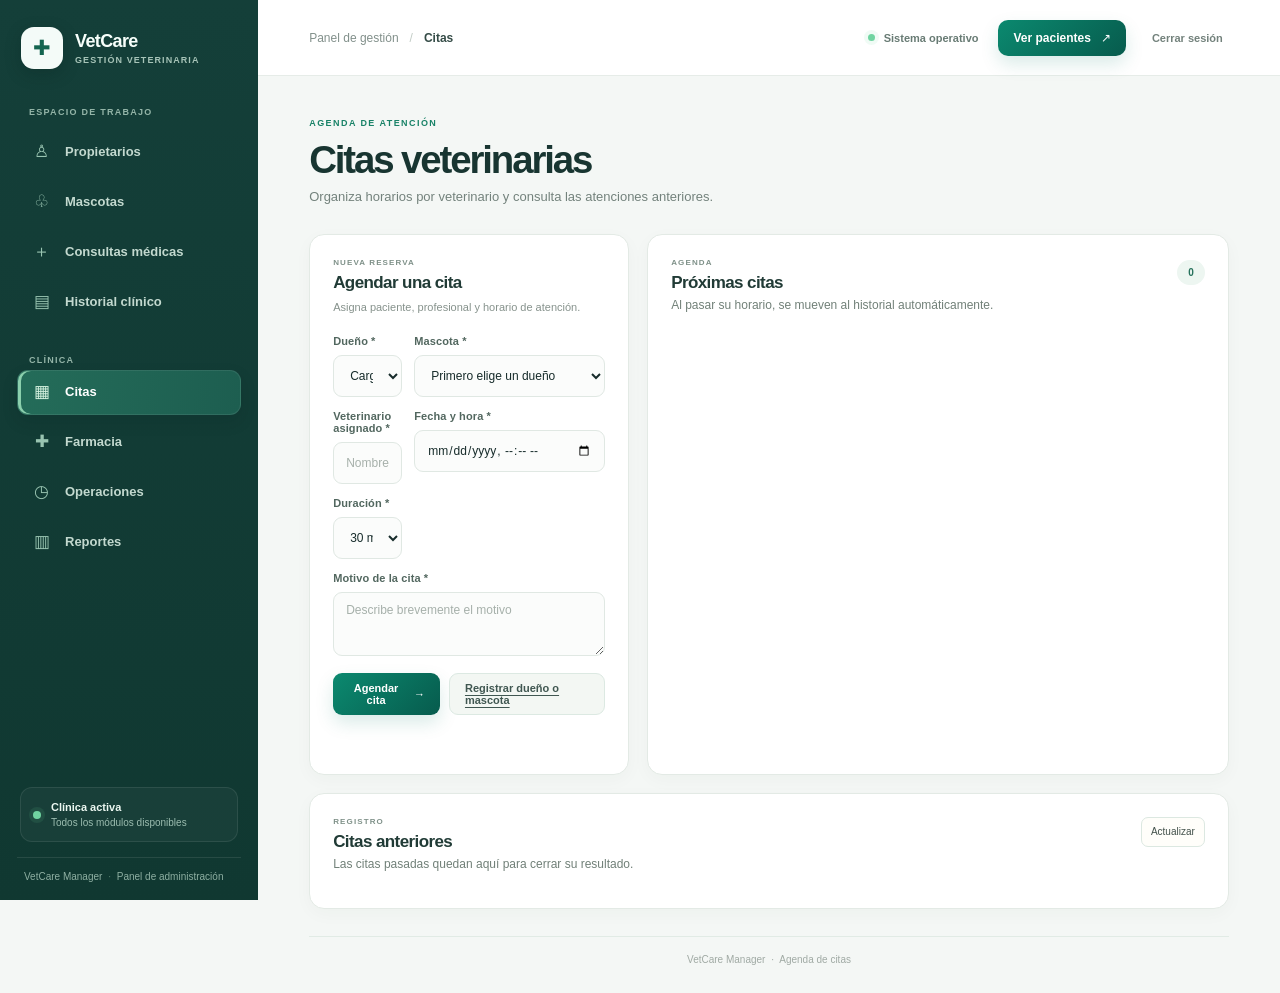
==== Vetcare/wwwroot/citas.html @ 56f6e6ab "Renueva la vista de citas" ====
<!doctype html>
<html lang="es">
<head>
  <meta charset="utf-8">
  <meta name="viewport" content="width=device-width, initial-scale=1">
  <meta name="theme-color" content="#123d38">
  <title>Agenda de citas | VetCare Manager</title>
  <link rel="stylesheet" href="css/site.css?v=dashboard-redesign-20261125">
</head>
<body class="dashboard-page">
  <div class="dashboard-shell">
    <aside class="sidebar">
      <a class="brand" href="index.html" aria-label="VetCare Manager, inicio"><span class="mark" aria-hidden="true">✚</span><span class="brand-copy">VetCare <small>GESTIÓN VETERINARIA</small></span></a>
      <div class="sidebar-label">ESPACIO DE TRABAJO</div>
      <nav class="sidebar-nav" aria-label="Secciones de la clínica">
        <a class="side-link" href="index.html#propietarios"><span class="side-icon" aria-hidden="true">♙</span><span>Propietarios</span></a>
        <a class="side-link" href="index.html#mascotas"><span class="side-icon" aria-hidden="true">♧</span><span>Mascotas</span></a>
        <a class="side-link" href="consultas.html"><span class="side-icon" aria-hidden="true">＋</span><span>Consultas médicas</span></a>
        <a class="side-link" href="historial.html"><span class="side-icon" aria-hidden="true">▤</span><span>Historial clínico</span></a>
        <div class="sidebar-label sidebar-label-spaced">CLÍNICA</div>
        <a class="side-link active" href="citas.html" aria-current="page"><span class="side-icon" aria-hidden="true">▦</span><span>Citas</span></a>
        <a class="side-link" href="farmacia.html"><span class="side-icon" aria-hidden="true">✚</span><span>Farmacia</span></a>
        <a class="side-link" href="operaciones.html"><span class="side-icon" aria-hidden="true">◷</span><span>Operaciones</span></a>
        <a class="side-link" href="reportes.html"><span class="side-icon" aria-hidden="true">▥</span><span>Reportes</span></a>
      </nav>
      <div class="sidebar-bottom"><div class="clinic-status"><span class="status-dot"></span><span><strong>Clínica activa</strong><small>Todos los módulos disponibles</small></span></div><div class="sidebar-footer">VetCare Manager <span>·</span> Panel de administración</div></div>
    </aside>
    <main class="dashboard-main">
      <header class="workspace-topbar"><div class="breadcrumbs"><span>Panel de gestión</span><span class="crumb-divider">/</span><strong>Citas</strong></div><div class="topbar-actions"><span class="system-status"><span class="status-dot"></span>Sistema operativo</span><a class="button topbar-button" href="index.html#mascotas">Ver pacientes <span aria-hidden="true">↗</span></a><button class="topbar-logout" type="button" data-logout>Cerrar sesión</button></div></header>
      <div class="workspace-content">
        <section class="welcome-block"><div><div class="eyebrow">AGENDA DE ATENCIÓN</div><h1>Citas veterinarias</h1><p>Organiza horarios por veterinario y consulta las atenciones anteriores.</p></div></section>
        <section class="layout dashboard-layout appointment-layout">
          <form id="appointment-form" class="panel dashboard-panel form-panel"><div class="panel-kicker">NUEVA RESERVA</div><h2>Agendar una cita</h2><p class="panel-description">Asigna paciente, profesional y horario de atención.</p><div class="fields">
            <div class="field"><label for="appointment-owner">Dueño *</label><select id="appointment-owner" required><option value="">Cargando dueños…</option></select></div>
            <div class="field"><label for="appointment-pet">Mascota *</label><select id="appointment-pet" required><option value="">Primero elige un dueño</option></select></div>
            <div class="field"><label for="appointment-vet">Veterinario asignado *</label><input id="appointment-vet" required minlength="2" maxlength="150" placeholder="Nombre del veterinario"></div>
            <div class="field"><label for="appointment-date">Fecha y hora *</label><input id="appointment-date" type="datetime-local" required></div>
            <div class="field"><label for="appointment-duration">Duración *</label><select id="appointment-duration" required><option value="15">15 minutos</option><option value="30" selected>30 minutos</option><option value="45">45 minutos</option><option value="60">1 hora</option><option value="90">1 h 30 min</option><option value="120">2 horas</option></select></div>
            <div class="field full"><label for="appointment-reason">Motivo de la cita *</label><textarea id="appointment-reason" required minlength="3" maxlength="300" rows="3" placeholder="Describe brevemente el motivo"></textarea></div>
          </div><div class="actions"><button class="button" type="submit">Agendar cita <span aria-hidden="true">→</span></button><a class="button secondary" href="index.html#propietarios">Registrar dueño o mascota</a></div><div id="appointment-notice" class="notice" role="status" aria-live="polite"></div></form>
          <section class="panel dashboard-panel appointments-panel"><div class="list-head"><div><div class="panel-kicker">AGENDA</div><h2>Próximas citas</h2><p class="muted">Al pasar su horario, se mueven al historial automáticamente.</p></div><span id="upcoming-count" class="count">0</span></div><div id="upcoming-list" class="record-list"></div></section>
        </section>
        <section class="panel dashboard-panel appointment-history"><div class="list-head"><div><div class="panel-kicker">REGISTRO</div><h2>Citas anteriores</h2><p class="muted">Las citas pasadas quedan aquí para cerrar su resultado.</p></div><button id="reload-appointments" class="small" type="button">Actualizar</button></div><div id="history-list" class="record-list"></div></section>
        <footer class="foot dashboard-foot">VetCare Manager <span>·</span> Agenda de citas</footer>
      </div>
    </main>
  </div>
  <script type="module" src="js/citas.js"></script>
</body>
</html>
---- Vetcare/wwwroot/css/site.css ----
:root {
  --ink:#142c2d;
  --ink-soft:#405a58;
  --muted:#718481;
  --brand:#087b66;
  --brand-deep:#07564b;
  --brand-light:#e0f3ec;
  --accent:#f6b96b;
  --surface:#fff;
  --surface-soft:#f7fbf9;
  --line:#dce9e4;
  --danger:#bd5146;
  --shadow-card:0 12px 32px #163d3210;
  color-scheme:light;
  font-family:Inter,"Segoe UI",sans-serif;
  color:var(--ink);
  background:#f2f7f5;
  font-synthesis:none;
  font-weight:400
}
* {
  box-sizing:border-box
}
body {
  margin:0;
  min-height:100vh;
  background:
    radial-gradient(ellipse at 8% 4%,#cfe7db 0,transparent 35rem),
    radial-gradient(ellipse at 92% 82%,#d8ebe0 0,transparent 38rem),
    linear-gradient(135deg,#e5f0e9,#f4f8f5 58%,#e7f1eb)
}
.shell {
  max-width:1240px;
  margin:auto;
  padding:30px 28px 64px
}
.top {
  display:flex;
  align-items:center;
  justify-content:space-between;
  margin-bottom:38px
}
.brand {
  display:flex;
  align-items:center;
  gap:12px;
  font-weight:750;
  font-size:19px;
  color:#182522;
  text-decoration:none
}
.site-header {
  align-items:flex-start;
  gap:20px
}
.site-nav {
  justify-content:flex-end;
  margin:0;
  max-width:900px;
  padding:7px;
  border:1px solid #ffffffb8;
  border-radius:16px;
  background:#ffffff9c;
  box-shadow:0 8px 24px #163d320c;
  backdrop-filter:blur(12px)
}
.site-header { position:relative; z-index:5; padding:8px 0 }
.brand { letter-spacing:-.025em }
.brand:hover { color:var(--brand) }
.mark {
  display:grid;
  place-items:center;
  width:44px;
  height:44px;
  border-radius:15px;
  background:linear-gradient(145deg,#198467,#105b49);
  color:white;
  font-size:22px;
  box-shadow:0 8px 18px #176b5530
}
.tag {
  font-size:12px;
  color:#176b55;
  background:#e3f0e9;
  padding:9px 14px;
  border-radius:99px;
  font-weight:650
}
.intro {
  position:relative;
  overflow:hidden;
  margin-bottom:22px;
  padding:30px 32px;
  border:1px solid #c1ded1;
  border-left:5px solid var(--brand);
  border-radius:22px;
  background:linear-gradient(115deg,#fff 0%,#f4fbf7 60%,#def1e8 100%);
  box-shadow:var(--shadow-card)
}
.intro:after {
  content:"✚";
  position:absolute;
  right:7%;
  top:50%;
  transform:translateY(-50%) rotate(-12deg);
  font-size:120px;
  font-weight:800;
  color:#176b550c
}
.eyebrow {
  position:relative;
  z-index:1;
  display:inline-flex;
  color:var(--brand);
  font-size:11px;
  font-weight:750;
  letter-spacing:.13em;
  text-transform:uppercase
}
.intro h1 {
  position:relative;
  z-index:1;
  font-size:clamp(34px,4.6vw,50px);
  letter-spacing:-.045em;
  margin:9px 0 6px
}
.intro p {
  position:relative;
  z-index:1;
  color:var(--ink-soft);
  margin:0;
  max-width:560px
}
.summary {
  display:grid;
  grid-template-columns:repeat(3,minmax(0,1fr));
  gap:12px;
  margin:0 0 24px
}
.metric {
  display:flex;
  align-items:center;
  gap:15px;
  padding:17px 20px;
  border:1px solid var(--line);
  border-radius:18px;
  background:linear-gradient(145deg,#fff,#f8fcfa);
  box-shadow:var(--shadow-card);
  transition:transform .2s,box-shadow .2s
}
.metric:hover { transform:translateY(-2px); box-shadow:0 15px 32px #163d3218 }
.metric-icon {
  display:grid;
  place-items:center;
  flex:0 0 38px;
  height:38px;
  border-radius:14px;
  background:linear-gradient(145deg,var(--brand-light),#eff9f4);
  color:var(--brand);
  font-size:19px
}
.metric strong {
  display:block;
  color:var(--ink);
  font-size:25px;
  line-height:1.15;
  letter-spacing:-.03em
}
.metric span:last-child {
  display:block;
  margin-top:3px;
  color:#718078;
  font-size:12px;
  font-weight:600
}
.tabs {
  display:flex;
  gap:8px;
  margin:0 0 18px;
  flex-wrap:wrap
}
.tab {
  border:1px solid transparent;
  background:transparent;
  color:var(--ink-soft);
  border-radius:11px;
  padding:10px 16px;
  font-size:14px;
  font-weight:650;
  text-decoration:none;
  cursor:pointer;
  transition:background .18s,border-color .18s,transform .18s
}
.tab:hover {
  transform:translateY(-1px);
  border-color:#b9d5c5
}
.tab.active {
  background:linear-gradient(135deg,var(--brand),var(--brand-deep));
  border-color:var(--brand);
  color:white;
  box-shadow:0 6px 14px #087b6633
}
.tab:hover:not(.active) { background:var(--brand-light); color:var(--brand-deep) }
.layout {
  display:grid;
  grid-template-columns:minmax(280px,.8fr) minmax(0,1.5fr);
  gap:18px
}
.panel {
  background:#ffffffed;
  border:1px solid #d7e7df;
  border-radius:20px;
  padding:26px;
  box-shadow:var(--shadow-card)
}
.panel h2 {
  font-size:18px;
  margin:0 0 18px;
  letter-spacing:-.02em
}
.page-intro {
  margin:0 0 20px;
  padding:24px 28px;
  border:1px solid #c1ded1;
  border-left:5px solid var(--brand);
  border-radius:22px;
  background:linear-gradient(115deg,#fff 0%,#f4fbf7 60%,#def1e8 100%);
  box-shadow:var(--shadow-card)
}
.page-intro h1 {
  margin:8px 0 5px;
  font-size:clamp(32px,4vw,44px);
  letter-spacing:-.04em
}
.page-intro .eyebrow { margin-bottom:2px }
.page-intro p,.section-heading p {
  margin:0;
  color:#64716d
}
.section-heading {
  display:flex;
  align-items:center;
  justify-content:space-between;
  gap:18px
}
.section-heading h2 {
  margin:0 0 5px
}
.filter-bar {
  display:grid;
  grid-template-columns:minmax(0,1fr) auto;
  align-items:end;
  gap:12px
}
.filter-bar .field {
  display:flex;
  flex-direction:column;
  gap:6px
}
.check-field {
  display:flex;
  align-items:center;
  gap:10px;
  padding:11px 12px;
  border:1px solid var(--line);
  border-radius:11px;
  background:var(--surface-soft);
  color:var(--ink-soft)
}
.check-field input { width:18px; height:18px; margin:0; accent-color:var(--brand) }
.medical-note { margin:0 0 18px; padding:13px 16px; border:1px solid #e6d6b8; border-radius:13px; background:#fff8eb; color:#755b2c }
.pharmacy-layout,.operations-layout { align-items:start }
.appointment-layout { align-items:start }
.appointments-panel .muted,.appointment-history .muted { margin:5px 0 0; font-size:12px }
.appointment-history { margin-top:18px }
.appointment-meta { display:flex; align-items:center; flex-wrap:wrap; gap:8px; margin-top:11px; color:var(--ink-soft); font-size:12px }
.appointment-meta > span { padding:5px 8px; border-radius:99px; background:var(--surface-soft) }
.appointment-meta .appointment-status { background:var(--brand-light); color:var(--brand-deep); font-weight:700 }
.appointment-meta .status-pending { background:#fff0df; color:#855518 }
.appointment-past { background:linear-gradient(135deg,#fff,#f7faf8) }
.appointment-controls { display:flex; align-items:center; gap:10px; margin-top:12px; padding-top:12px; border-top:1px solid var(--line) }
.appointment-controls select { width:auto; min-width:160px; padding:8px 10px }
.pharmacy-prescriptions { margin-top:18px }
.prescription-form { margin-top:20px }
.medicine-meta { display:flex; flex-wrap:wrap; align-items:center; gap:8px; margin-top:10px }
.rx-required { background:#fff0df; color:#855518 }
.rx-free { background:#e4f3e9; color:#17664f }
.stock-badge { padding:4px 8px; border-radius:99px; background:#eef4f1; color:#566963; font-size:11px; font-weight:700 }
.stock-low { background:#fff0ed; color:#a33e35 }
.operation-controls { display:flex; align-items:center; flex-wrap:wrap; gap:9px; margin-top:14px; padding-top:13px; border-top:1px solid var(--line) }
.operation-controls label { margin-right:2px }
.operation-controls select { width:auto; min-width:145px; padding:8px 10px }
.operation-notes { margin:12px 0 0; color:var(--ink-soft); font-size:13px; line-height:1.5 }
.report-filters {
  grid-template-columns:repeat(3,minmax(0,1fr)) auto auto;
  margin-top:18px
}
.report-summary {
  margin-top:18px
}
.report-total {
  display:flex;
  align-items:center;
  justify-content:space-between;
  gap:16px;
  padding:21px 23px;
  border:1px solid #c7e2d8;
  border-radius:18px;
  background:linear-gradient(110deg,#e1f3eb,#f8fcf9 78%);
  color:var(--ink-soft)
}
.report-total strong {
  color:var(--brand-deep);
  font-size:34px;
  letter-spacing:-.04em
}
.report-row {
  display:grid;
  gap:14px;
  padding:19px 20px;
  border:1px solid var(--line);
  border-radius:16px;
  background:#fff
}
.report-row-heading {
  display:flex;
  align-items:center;
  justify-content:space-between;
  gap:12px
}
.report-row-heading h3 {
  margin:0
}
.report-bar-track {
  height:10px;
  overflow:hidden;
  border-radius:99px;
  background:#eaf2ee
}
.report-bar-fill {
  display:block;
  height:100%;
  border-radius:inherit;
  background:linear-gradient(90deg,#66c19a,var(--brand-deep));
  box-shadow:0 2px 7px #087b6633;
  transition:width .35s ease
}
.record-list {
  display:grid;
  gap:12px;
  margin-top:14px
}
.record-card {
  padding:20px;
  border:1px solid var(--line);
  border-radius:17px;
  background:linear-gradient(135deg,#fff,var(--surface-soft));
  box-shadow:0 5px 16px #163d3208;
  transition:border-color .2s,transform .2s,box-shadow .2s
}
.record-card:hover { border-color:#b8d8cb; transform:translateY(-2px); box-shadow:0 12px 24px #163d3212 }
.record-header {
  display:flex;
  align-items:flex-start;
  justify-content:space-between;
  gap:14px
}
.record-header h3 {
  margin:4px 0 0;
  font-size:17px
}
.record-label,.record-date {
  color:#68756f;
  font-size:12px
}
.record-date {
  white-space:nowrap;
  padding:6px 9px;
  border-radius:99px;
  background:#eff5f1
}
.record-details {
  display:grid;
  grid-template-columns:repeat(2,minmax(0,1fr));
  gap:12px 18px;
  margin:16px 0 0;
  padding-top:14px;
  border-top:1px solid #e7eee9
}
.record-details dt {
  margin-bottom:4px;
  color:#718078;
  font-size:11px;
  font-weight:700;
  text-transform:uppercase;
  letter-spacing:.06em
}
.record-details dd {
  margin:0;
  color:#26342e;
  font-size:14px;
  line-height:1.5
}
.fields {
  display:grid;
  grid-template-columns:1fr 1fr;
  gap:13px
}
.field {
  display:flex;
  flex-direction:column;
  gap:8px
}
.field.full {
  grid-column:1/-1
}
label {
  font-size:12px;
  font-weight:700;
  color:var(--ink-soft)
}
input,select,textarea {
  width:100%;
  border:1px solid #d4e2dc;
  border-radius:11px;
  background:#fcfefd;
  padding:12px 13px;
  font:inherit;
  font-size:14px;
  color:var(--ink);
  outline:none;
  transition:border-color .18s,box-shadow .18s,background .18s
}
input:focus,select:focus,textarea:focus {
  border-color:var(--brand);
  background:#fff;
  box-shadow:0 0 0 4px #087b661c
}
input::placeholder,textarea::placeholder { color:#9aa9a3 }
textarea {
  resize:vertical;
  min-height:72px
}
.actions {
  display:flex;
  gap:9px;
  margin-top:17px
}
.search-bar {
  display:flex;
  align-items:center;
  gap:8px;
  margin:16px 0 12px
}
.search-bar input {
  min-width:0
}
.sr-only {
  position:absolute;
  width:1px;
  height:1px;
  padding:0;
  margin:-1px;
  overflow:hidden;
  clip:rect(0,0,0,0);
  white-space:nowrap;
  border:0
}
.button,.btn {
  border:0;
  border-radius:11px;
  background:linear-gradient(135deg,var(--brand),var(--brand-deep));
  color:#fff;
  font-weight:700;
  padding:12px 17px;
  cursor:pointer;
  box-shadow:0 6px 14px #087b6626;
  transition:transform .18s,box-shadow .18s,filter .18s
}
.button.secondary {
  background:#edf2ef;
  color:#33433d;
  box-shadow:none
}
.button:hover,.btn:hover {
  filter:brightness(1.04);
  transform:translateY(-1px);
  box-shadow:0 9px 18px #087b6633
}
.button:focus-visible,.btn:focus-visible,.small:focus-visible,.tab:focus-visible,a:focus-visible,input:focus-visible,select:focus-visible,textarea:focus-visible {
  outline:3px solid #4cae8d;
  outline-offset:3px
}
.button:disabled,.btn:disabled {
  cursor:wait;
  opacity:.68
}
.list-head {
  display:flex;
  align-items:center;
  justify-content:space-between;
  margin-bottom:14px
}
.list-head h2 {
  margin:0
}
.count {
  font-size:12px;
  color:var(--brand-deep);
  background:var(--brand-light);
  font-weight:700;
  padding:7px 11px;
  border-radius:99px
}
.cards {
  display:grid;
  gap:10px
}
.card {
  border:1px solid var(--line);
  border-radius:16px;
  padding:17px;
  display:flex;
  justify-content:space-between;
  gap:12px;
  align-items:flex-start;
  transition:border-color .18s,box-shadow .18s,transform .18s
}
.card:hover {
  border-color:#abd1c0;
  box-shadow:0 10px 24px #163d3212;
  transform:translateY(-2px)
}
.card h3 {
  font-size:15px;
  margin:0 0 5px
}
.card-content {
  min-width:0
}
.contact-lines {
  display:flex;
  flex-wrap:wrap;
  gap:6px 14px;
  margin-top:8px
}
.contact-lines a {
  color:#176b55;
  font-size:13px;
  text-decoration:none
}
.contact-lines a:hover {
  text-decoration:underline
}
.card-subtext {
  margin:7px 0 0!important;
  font-size:12px!important
}
.pet-heading {
  display:flex;
  align-items:center;
  flex-wrap:wrap;
  gap:8px
}
.species-badge {
  padding:4px 8px;
  border-radius:99px;
  background:var(--brand-light);
  color:var(--brand-deep);
  font-size:11px;
  font-weight:700;
  letter-spacing:.02em
}
.pet-facts {
  display:flex;
  flex-wrap:wrap;
  gap:7px;
  margin-top:8px
}
.pet-facts span {
  padding:5px 8px;
  border-radius:8px;
  background:#f2f6f3;
  color:#586860;
  font-size:12px
}
.pet-observations {
  margin:10px 0 0!important;
  padding-left:10px;
  border-left:2px solid #a8ceb7;
  font-size:12px!important
}
.card p {
  font-size:13px;
  line-height:1.5;
  color:#66736e;
  margin:0
}
.card-actions {
  display:flex;
  gap:6px;
  flex-shrink:0
}
.small {
  font-size:12px;
  padding:7px 10px;
  border-radius:8px;
  border:1px solid var(--line);
  background:white;
  color:#43514b;
  cursor:pointer
}
.small.danger {
  color:var(--danger);
  background:#fff8f7
}
.empty {
  padding:44px 18px;
  text-align:center;
  color:var(--muted);
  font-size:14px;
  border:1px dashed #c9ded5;
  border-radius:15px;
  background:var(--surface-soft)
}
.loading-state {
  display:flex;
  align-items:center;
  justify-content:center;
  gap:10px;
  min-height:100px;
  color:#718078;
  font-size:13px
}
.spinner {
  width:16px;
  height:16px;
  border:2px solid #dbe9df;
  border-top-color:#176b55;
  border-radius:50%;
  animation:spin .8s linear infinite
}
@keyframes spin {
  to { transform:rotate(360deg) }
}
.cards[aria-busy="true"] {
  opacity:.72
}
.notice {
  min-height:22px;
  margin-top:14px;
  font-size:13px;
  color:#176b55
}
.notice.error {
  color:var(--danger)
}
.hidden {
  display:none!important
}
.foot {
  text-align:center;
  color:var(--muted);
  font-size:12px;
  padding-top:30px;
  border-top:1px solid #deebe5;
  margin-top:24px
}
.row {
  display:flex;
  align-items:flex-end;
  gap:12px;
  flex-wrap:wrap
}
.row > div {
  min-width:180px
}
.notice {
  min-height:22px;
  margin-top:14px;
  color:#176b55;
  font-size:13px
}
.notice.error,.error {
  color:var(--danger)
}
.button:active,.btn:active,.tab:active { transform:translateY(0) scale(.98) }
.button:disabled,.btn:disabled { filter:saturate(.65); box-shadow:none }
a { text-underline-offset:3px }
.muted {
  color:#718078
}
@media(max-width:760px) {
  .shell {
  padding:22px 15px 45px
}
.site-header {
  flex-direction:column;
  align-items:stretch;
  margin-bottom:26px
}
.site-nav {
  justify-content:flex-start;
  max-width:none;
  overflow-x:auto;
  scrollbar-width:thin
}
.section-heading {
  align-items:flex-start;
  flex-direction:column
}
.report-filters {
  grid-template-columns:repeat(2,minmax(0,1fr))
}
.layout {
  grid-template-columns:minmax(0,1fr)
}
.summary {
  grid-template-columns:1fr 1fr
}
.intro {
  padding:25px 22px
}
.intro:after {
  right:2%
}
.tag {
  display:none
}
.fields {
  grid-template-columns:1fr 1fr
}
  .panel { padding:21px }
  .intro,.page-intro { border-radius:18px }
  .filter-bar { grid-template-columns:minmax(0,1fr) auto }

}
@media(max-width:520px) {
  .filter-bar,.record-details,.report-filters {
    grid-template-columns:1fr
  }
  .filter-bar .button {
    width:100%
  }
  .filter-bar { grid-template-columns:1fr }
  .search-bar { flex-wrap:wrap }
  .search-bar input { flex:1 1 100% }
  .panel { padding:17px }
  .operation-controls select { flex:1; min-width:0 }
  .operation-controls .small { min-height:40px }
  .appointment-controls select { flex:1; min-width:0 }
  .summary { grid-template-columns:1fr }
  .summary .metric:last-child { grid-column:auto }
  .page-intro {
    padding:20px
  }
  .record-header {
    flex-direction:column
  }
  .report-row-heading {
    align-items:flex-start;
    flex-direction:column
  }
}
@media(max-width:430px) {
  .summary {
    grid-template-columns:1fr 1fr;
    gap:8px
  }
  .summary .metric:last-child {
    grid-column:1/-1
  }
  .site-nav {
    display:grid;
    grid-template-columns:repeat(2,minmax(0,1fr));
    width:100%
  }
  .site-nav .tab {
    display:flex;
    align-items:center;
    justify-content:center;
    min-height:44px;
    padding:9px 7px;
    text-align:center
  }
.metric {
  padding:12px 11px;
  gap:9px
}
.metric-icon {
  flex-basis:32px;
  height:32px
}
.intro:after {
  font-size:82px;
  right:-2%
}
.fields {
  grid-template-columns:1fr
}
.field.full {
  grid-column:auto
}
.card {
  flex-direction:column
}
  .search-bar {
    align-items:stretch
  }
.card-actions {
  align-self:stretch
}
.card-actions .small,.search-bar .small {
  min-height:40px
}
.card-actions .small {
  flex:1
}

}
@media(prefers-reduced-motion:reduce) {
  *,*::before,*::after {
    scroll-behavior:auto!important;
    animation-duration:.01ms!important;
    animation-iteration-count:1!important;
    transition-duration:.01ms!important
  }
}

/* Refined clinic workspace */
:root {
  --ink:#172c2b;
  --ink-soft:#49615c;
  --muted:#71837d;
  --brand:#087f68;
  --brand-deep:#075b4d;
  --brand-light:#e2f4ed;
  --accent:#e9a85f;
  --surface:#fffefa;
  --surface-soft:#f6faf7;
  --line:#dce9e2;
  --danger:#b84d43;
  --shadow-card:0 16px 42px #173a2b0c,0 2px 8px #173a2b06;
  background:#f3f7f3;
  color:var(--ink);
  font-family:Inter,"Segoe UI",sans-serif
}
body {
  background:
    radial-gradient(ellipse at 0 0,#d7eee3 0,transparent 35rem),
    radial-gradient(ellipse at 100% 90%,#e1eee4 0,transparent 40rem),
    linear-gradient(135deg,#f1f6f1,#f8faf7 52%,#edf4ef)
}
.shell { max-width:1480px; padding:28px clamp(20px,4vw,56px) 64px }
.top { margin-bottom:34px }
.site-header { align-items:center; gap:22px }
.brand { flex:0 0 auto; gap:13px; font-size:20px; letter-spacing:-.035em }
.mark {
  width:48px;height:48px;border-radius:16px;
  background:linear-gradient(145deg,#15987b,#075849);
  box-shadow:0 10px 22px #087b6630, inset 0 1px #ffffff35
}
.site-nav {
  flex:1 1 auto; width:max-content; max-width:none; min-width:0;
  justify-content:flex-end; flex-wrap:nowrap; gap:4px;
  padding:8px; border:1px solid #ffffffd9; border-radius:18px;
  background:#ffffffb8; box-shadow:0 10px 28px #183b2b0c;
  backdrop-filter:blur(16px)
}
.site-nav .tab { white-space:nowrap; padding:11px 14px; border-radius:12px; font-size:13px }
.site-nav .tab.active { background:linear-gradient(135deg,#0b876e,#075b4d); box-shadow:0 7px 16px #087b6629 }
.intro,.page-intro {
  border:1px solid #cce3d7; border-left:5px solid #0a856b; border-radius:25px;
  background:linear-gradient(112deg,#fffefa 0%,#f8fcf8 52%,#e0f2e8 100%);
  box-shadow:0 18px 44px #163c2b0b
}
.intro { margin-bottom:20px; padding:34px 36px }
.intro:after { color:#16876a0b; font-size:145px; right:8% }
.eyebrow { color:#0a8067; letter-spacing:.16em }
.intro h1,.page-intro h1 { color:#173332; letter-spacing:-.055em }
.intro p,.page-intro p { color:#526a63; font-size:15px; line-height:1.65 }
.summary { gap:14px; margin-bottom:24px }
.metric {
  min-height:88px; padding:18px 22px; border-color:#e0ebe4; border-radius:20px;
  background:#fffefa; box-shadow:0 12px 30px #173a2b08
}
.metric-icon { border-radius:14px; background:#e8f5ee; color:#087b66 }
.metric strong { font-size:27px }
.metric span:last-child { color:#70817a; font-size:12px }
.layout { grid-template-columns:minmax(320px,.78fr) minmax(0,1.52fr); gap:20px }
.panel {
  padding:28px; border-color:#e0ebe4; border-radius:22px;
  background:#fffefa; box-shadow:0 16px 40px #173a2b09
}
.panel h2 { color:#1b3734; font-size:19px; letter-spacing:-.035em }
label { color:#49615c; font-size:12px; letter-spacing:.01em }
input,select,textarea {
  border-color:#d8e5dd; border-radius:12px; background:#fbfdfb;
  padding:13px 14px; font-size:14px
}
input:focus,select:focus,textarea:focus { border-color:#0a856b; box-shadow:0 0 0 4px #087b6615 }
.button,.btn { border-radius:12px; background:linear-gradient(135deg,#0b896f,#075b4d); box-shadow:0 8px 18px #087b6626 }
.button.secondary { border:1px solid #dce9e2; background:#f3f7f3; color:#405751 }
.search-bar input { background:#fbfdfb }
.count { background:#e6f4ed; color:#075d4d }
.card,.record-card { border-color:#e0ebe4; border-radius:17px; background:linear-gradient(135deg,#fffefa,#fbfdfb) }
.card:hover,.record-card:hover { border-color:#b8d8c8; box-shadow:0 14px 28px #173a2b10 }
.small { border-color:#dce8e1; border-radius:9px; background:#fffefa }
.small.danger { border-color:#f0dcd7; background:#fff8f6 }
.foot { border-color:#e1ebe5; color:#778680 }
@media(max-width:1120px) {
  .site-header { align-items:flex-start; flex-direction:column }
  .site-nav { width:100%; justify-content:flex-start; overflow-x:auto; scrollbar-width:thin }
}
@media(max-width:760px) {
  .shell { padding:22px 18px 44px }
  .site-header { margin-bottom:25px }
  .site-nav { flex-wrap:nowrap; display:flex; width:100% }
  .site-nav .tab { flex:0 0 auto }
  .intro { padding:26px 23px }
  .layout { grid-template-columns:minmax(0,1fr) }
  .panel { padding:23px }
}
@media(max-width:520px) {
  .shell { padding:16px 13px 36px }
  .brand { font-size:18px }
  .mark { width:43px;height:43px;border-radius:14px }
  .site-nav { gap:2px; padding:6px }
  .site-nav .tab { padding:10px 12px; font-size:12px }
  .intro,.page-intro { border-radius:19px }
  .intro h1,.page-intro h1 { font-size:32px }
  .panel { padding:19px; border-radius:18px }
}

/* Dashboard layout */
.dashboard-page {
  min-width:320px;
  min-height:100vh;
  background:#f4f7f5;
  color:#203533
}
.dashboard-shell {
  display:grid;
  grid-template-columns:258px minmax(0,1fr);
  min-height:100vh
}
.dashboard-page .sidebar {
  position:sticky;
  top:0;
  display:flex;
  flex-direction:column;
  min-height:100vh;
  height:100vh;
  padding:27px 17px 18px;
  background:linear-gradient(180deg,#143f39 0%,#103831 100%);
  color:#f5fbf8
}
.dashboard-page .brand {
  gap:12px;
  margin:0 4px 38px;
  color:#f7fffb;
  font-size:18px;
  letter-spacing:-.035em
}
.dashboard-page .brand:hover { color:#fff }
.dashboard-page .mark {
  width:42px;
  height:42px;
  border:1px solid #ffffff25;
  border-radius:13px;
  background:#f4fbf8;
  color:#146550;
  font-size:21px;
  box-shadow:0 5px 16px #071f1b40
}
.brand-copy { display:grid; gap:3px }
.brand-copy small {
  color:#a7c4b8;
  font-size:9px;
  font-weight:700;
  letter-spacing:.12em
}
.sidebar-label {
  padding:0 12px;
  color:#94b5a8;
  font-size:9px;
  font-weight:750;
  letter-spacing:.14em
}
.sidebar-label-spaced { margin-top:25px }
.sidebar-nav { display:grid; gap:5px; margin-top:13px }
.dashboard-page .side-link {
  display:flex;
  align-items:center;
  gap:12px;
  width:100%;
  min-height:45px;
  padding:0 12px;
  border:1px solid transparent;
  border-radius:11px;
  background:transparent;
  color:#c3d9cf;
  font:600 13px/1.3 Inter,"Segoe UI",sans-serif;
  text-align:left;
  text-decoration:none;
  cursor:pointer;
  transition:background .18s,color .18s,border-color .18s
}
.dashboard-page .side-link:hover {
  border-color:#ffffff12;
  background:#ffffff0d;
  color:#fff
}
.dashboard-page .side-link.active {
  border-color:#ffffff14;
  background:linear-gradient(100deg,#246c59,#1d5e50);
  color:#fff;
  box-shadow:inset 3px 0 #8bd0ad,0 7px 16px #071f1b24
}
.side-icon {
  display:grid;
  flex:0 0 23px;
  place-items:center;
  width:23px;
  height:23px;
  color:#99c4b1;
  font-size:17px;
  font-weight:600
}
.side-link.active .side-icon { color:#d4f1df }
.sidebar-bottom { margin-top:auto }
.clinic-status {
  display:flex;
  align-items:center;
  gap:10px;
  margin:0 3px 15px;
  padding:13px 12px;
  border:1px solid #ffffff16;
  border-radius:12px;
  background:#ffffff09
}
.status-dot {
  display:inline-block;
  flex:0 0 8px;
  width:8px;
  height:8px;
  border-radius:50%;
  background:#70d4a1;
  box-shadow:0 0 0 4px #70d4a11a
}
.clinic-status strong,.clinic-status small { display:block }
.clinic-status strong { color:#edf8f2; font-size:11px }
.clinic-status small { margin-top:4px; color:#9cbdb0; font-size:10px }
.sidebar-footer {
  padding:13px 7px 0;
  border-top:1px solid #ffffff18;
  color:#8eafa2;
  font-size:10px
}
.sidebar-footer span { padding:0 3px; color:#527c6b }
.dashboard-main { min-width:0 }
.workspace-topbar {
  display:flex;
  align-items:center;
  justify-content:space-between;
  gap:20px;
  min-height:76px;
  padding:0 clamp(24px,4vw,62px);
  border-bottom:1px solid #e6ece8;
  background:#fff
}
.breadcrumbs { display:flex; align-items:center; gap:11px; color:#82908b; font-size:12px }
.breadcrumbs strong { color:#354c47; font-weight:650 }
.crumb-divider { color:#c1cbc5 }
.topbar-actions { display:flex; align-items:center; gap:20px }
.system-status { display:flex; align-items:center; gap:9px; color:#687b74; font-size:11px; font-weight:600 }
.system-status .status-dot { width:7px; height:7px; flex-basis:7px }
.topbar-button { display:flex; align-items:center; gap:10px; padding:11px 15px; border-radius:10px; font-size:12px; text-decoration:none }
.topbar-logout { border:0; background:transparent; color:#73827c; font:600 11px Inter,"Segoe UI",sans-serif; cursor:pointer }
.topbar-logout:hover { color:#155d4d }
.workspace-content { width:min(100%,1600px); margin:0 auto; padding:36px clamp(24px,4vw,62px) 28px }
.welcome-block {
  display:flex;
  align-items:flex-end;
  justify-content:space-between;
  gap:24px;
  margin:0 0 26px
}
.welcome-block .eyebrow { color:#188267; font-size:9px; letter-spacing:.16em }
.welcome-block h1 { margin:9px 0 7px; color:#183531; font-size:clamp(30px,3vw,39px); letter-spacing:-.055em; line-height:1.08 }
.welcome-block p { max-width:600px; margin:0; color:#73827c; font-size:13px; line-height:1.6 }
.welcome-note { display:flex; align-items:center; gap:11px; min-width:250px; padding:12px 15px; border:1px solid #e0ebe4; border-radius:12px; background:#fff }
.welcome-note-icon { display:grid; place-items:center; width:34px; height:34px; border-radius:10px; background:#e8f5ee; color:#168267; font-size:17px }
.welcome-note strong,.welcome-note small { display:block }
.welcome-note strong { color:#304a43; font-size:11px }
.welcome-note small { margin-top:3px; color:#89958f; font-size:10px }
.dashboard-summary { gap:14px; margin-bottom:20px }
.dashboard-summary .metric {
  position:relative;
  min-height:100px;
  padding:19px 20px;
  border-color:#e4ebe6;
  border-radius:14px;
  background:#fff;
  box-shadow:0 4px 14px #1d39280a
}
.dashboard-summary .metric-icon { width:40px; height:40px; flex-basis:40px; border-radius:12px }
.owner-icon { background:#e8f2ff; color:#4777b8 }
.pet-icon { background:#fff2e6; color:#bd7b31 }
.clinic-icon { background:#e6f5ef; color:#168267 }
.dashboard-summary .metric strong { font-size:25px; color:#203a35 }
.dashboard-summary .metric span:last-child { margin:4px 0 0; color:#7d8b84; font-size:11px; font-weight:500 }
.dashboard-summary .metric .metric-caption {
  position:absolute;
  top:20px;
  right:18px;
  color:#a0aaa4;
  font-size:8px;
  font-weight:750;
  letter-spacing:.1em
}
.dashboard-layout { grid-template-columns:minmax(320px,.83fr) minmax(0,1.55fr); gap:18px; align-items:stretch }
.dashboard-panel {
  min-width:0;
  padding:23px;
  border:1px solid #e3eae5;
  border-radius:15px;
  background:#fff;
  box-shadow:0 5px 18px #1d392808
}
.dashboard-panel h2 { margin:6px 0 0; color:#213b36; font-size:17px; letter-spacing:-.035em }
.panel-kicker { color:#7f9189; font-size:8px; font-weight:750; letter-spacing:.14em }
.dashboard-panel .panel-description { margin:6px 0 19px; color:#86928c; font-size:11px; line-height:1.5 }
.dashboard-panel .fields { gap:13px 12px }
.dashboard-panel label { color:#52675f; font-size:11px }
.dashboard-panel label span { color:#168267 }
.dashboard-panel input,.dashboard-panel select,.dashboard-panel textarea { min-height:42px; padding:10px 12px; border-color:#e0e8e3; border-radius:9px; background:#fbfcfb; font-size:12px }
.dashboard-panel input::placeholder,.dashboard-panel textarea::placeholder { color:#a6b0aa }
.dashboard-panel .actions { margin-top:17px }
.dashboard-panel .actions .button { display:flex; align-items:center; gap:10px; min-height:42px; padding:0 15px; border-radius:9px; font-size:11px }
.dashboard-panel .button.secondary { min-height:42px }
.dashboard-panel .list-head { align-items:flex-start; margin-bottom:0 }
.dashboard-panel .list-head h2 { margin-top:6px }
.dashboard-panel .list-head .panel-description { margin-bottom:0 }
.dashboard-panel .count { margin-top:2px; white-space:nowrap; background:#edf6f1; color:#27725c; font-size:10px }
.dashboard-panel .search-bar { position:relative; gap:9px; margin:17px 0 12px }
.dashboard-panel .search-bar input { min-width:0; padding-left:37px; background:#fafcfb }
.search-symbol { position:absolute; z-index:1; left:13px; top:50%; transform:translateY(-52%); color:#81928a; font-size:20px; line-height:1; pointer-events:none }
.dashboard-panel .search-bar .small { min-height:40px; padding:0 14px; border-radius:9px; color:#31564a; font-size:11px }
.dashboard-panel .cards { gap:9px }
.dashboard-panel .card { padding:15px; border-color:#e7ede8; border-radius:11px; background:#fff }
.dashboard-panel .card:hover { border-color:#c8ddd0; box-shadow:0 7px 18px #1d39280b; transform:translateY(-1px) }
.dashboard-panel .card h3 { color:#283e39; font-size:13px }
.dashboard-panel .contact-lines { gap:6px 12px; margin-top:7px }
.dashboard-panel .contact-lines a { color:#4b7868; font-size:11px }
.dashboard-panel .card p { color:#89948e; font-size:11px }
.dashboard-panel .card-actions { gap:6px }
.dashboard-panel .small { min-height:30px; padding:5px 9px; border-radius:7px; font-size:10px }
.dashboard-panel .empty { padding:38px 18px; border-color:#dbe8e0; border-radius:11px; background:#fbfcfb; font-size:12px }
.dashboard-foot { margin-top:27px; padding-top:17px; color:#a0aaa4; font-size:10px }
.dashboard-foot span { padding:0 3px }
@media(max-width:1120px) {
  .dashboard-shell { grid-template-columns:220px minmax(0,1fr) }
  .dashboard-page .sidebar { padding-right:13px; padding-left:13px }
  .workspace-topbar { padding-right:28px; padding-left:28px }
  .workspace-content { padding-right:28px; padding-left:28px }
  .welcome-note { min-width:220px }
  .dashboard-layout { grid-template-columns:minmax(280px,.9fr) minmax(0,1.3fr) }
}
@media(max-width:820px) {
  .dashboard-shell { display:block }
  .dashboard-page .sidebar { position:relative; z-index:3; min-height:0; height:auto; padding:14px 20px 11px }
  .dashboard-page .brand { margin:0 0 13px }
  .sidebar-label,.sidebar-bottom { display:none }
  .sidebar-nav { display:flex; gap:5px; overflow-x:auto; margin:0; padding-bottom:2px; scrollbar-width:thin }
  .dashboard-page .side-link { flex:0 0 auto; width:auto; min-height:39px; gap:8px; padding:0 11px; font-size:11px }
  .side-icon { flex-basis:18px; width:18px; height:18px; font-size:14px }
  .workspace-topbar { min-height:62px }
  .dashboard-layout { grid-template-columns:minmax(0,1fr) }
  .welcome-note { display:none }
}
@media(max-width:560px) {
  .workspace-topbar { align-items:flex-start; flex-direction:column; gap:11px; padding:14px 18px }
  .topbar-actions { width:100%; justify-content:space-between }
  .workspace-content { padding:25px 17px 20px }
  .welcome-block { margin-bottom:20px }
  .welcome-block h1 { font-size:31px }
  .welcome-block p { font-size:12px }
  .dashboard-summary { grid-template-columns:1fr 1fr; gap:9px }
  .dashboard-summary .metric { min-height:84px; gap:10px; padding:14px 12px }
  .dashboard-summary .metric:last-child { grid-column:1/-1 }
  .dashboard-summary .metric .metric-caption { top:13px; right:12px; font-size:7px }
  .dashboard-summary .metric-icon { flex-basis:34px; width:34px; height:34px }
  .dashboard-summary .metric strong { font-size:21px }
  .dashboard-panel { padding:18px }
  .dashboard-panel .fields { grid-template-columns:1fr }
  .dashboard-panel .field.full { grid-column:auto }
  .dashboard-panel .search-bar { flex-wrap:wrap }
  .dashboard-panel .search-bar input { flex:1 1 100% }
  .dashboard-panel .search-bar .small { width:100% }
  .dashboard-panel .card { flex-direction:column }
  .dashboard-panel .card-actions { align-self:stretch }
  .dashboard-panel .card-actions .small { flex:1 }
}
.consultations-welcome { margin-bottom:23px }
.consultations-panel { padding:25px }
.consultations-heading { align-items:center; gap:22px }
.consultations-heading h2 { margin:6px 0 0 }
.consultations-heading .panel-description { margin:6px 0 0 }
.consultations-heading #reload { display:flex; align-items:center; gap:8px; min-height:40px; padding:0 13px; border-radius:9px; white-space:nowrap; font-size:11px }
.consultations-heading #reload span { font-size:16px }
.consultations-notice { min-height:0; margin:17px 0 0; padding:9px 12px; border:1px solid #e5eee8; border-radius:9px; background:#f8fbf9; color:#5b786c; font-size:11px }
.consultations-notice.error { border-color:#f0dcd7; background:#fff8f6; color:#a4483f }
.consultation-list { grid-template-columns:repeat(auto-fit,minmax(min(100%,420px),1fr)); gap:13px; margin-top:13px }
.consultation-list .record-card { display:flex; flex-direction:column; min-height:100%; gap:0; padding:19px; border-color:#e5ece7; border-radius:12px; background:#fff; box-shadow:0 4px 14px #1d392807 }
.consultation-list .record-header { align-items:center; padding-bottom:14px; border-bottom:1px solid #edf1ee }
.consultation-list .record-label { display:inline-flex; align-items:center; gap:6px; color:#28816a; font-size:10px; font-weight:650 }
.consultation-list .record-label::before { width:6px; height:6px; border-radius:50%; background:#57b88b; content:"" }
.consultation-list .record-header h3 { margin-top:6px; color:#273f39; font-size:15px }
.consultation-list .record-date { padding:7px 9px; border:1px solid #e8eee9; background:#f8faf8; color:#718078; font-size:10px }
.consultation-list .record-details { gap:14px 18px; margin-top:0; padding:15px 0 0; border-top:0 }
.consultation-list .record-details dt { margin-bottom:5px; color:#8b9992; font-size:8px; letter-spacing:.11em }
.consultation-list .record-details dd { color:#4d6058; font-size:11px; line-height:1.55; overflow-wrap:anywhere }
@media(max-width:560px) {
  .consultations-panel { padding:18px }
  .consultations-heading { align-items:flex-start; flex-direction:column }
  .consultations-heading #reload { width:100%; justify-content:center }
  .consultation-list { grid-template-columns:minmax(0,1fr) }
  .consultation-list .record-header { align-items:flex-start; flex-direction:column }
  .consultation-list .record-details { grid-template-columns:minmax(0,1fr) }
}
.dashboard-medical-note { margin:0 0 18px; border-color:#eddfc4; border-radius:10px; background:#fff9ed; color:#765e35; font-size:11px; line-height:1.55 }
.history-filter { max-width:680px; grid-template-columns:minmax(0,1fr) auto; align-items:end; margin-top:15px }
.history-filter .button { min-height:42px; display:flex; align-items:center; gap:8px; padding:0 15px; border-radius:9px; font-size:11px }
.history-notice,.reports-notice { min-height:0; margin:16px 0 0; padding:9px 12px; border:1px solid #e5eee8; border-radius:9px; background:#f8fbf9; color:#5b786c; font-size:11px }
.history-notice.error,.reports-notice.error { border-color:#f0dcd7; background:#fff8f6; color:#a4483f }
.history-list { margin-top:14px }
.reports-panel .report-filters { margin-top:17px; align-items:end }
.reports-panel .report-filters .button { min-height:42px; padding:0 14px; border-radius:9px; font-size:11px; white-space:nowrap }
.reports-panel .report-summary { margin-top:18px }
@media(max-width:560px) {
  .history-filter { grid-template-columns:minmax(0,1fr) }
  .history-filter .button { width:100%; justify-content:center }
  .dashboard-medical-note { padding:11px 12px }
  .reports-panel .report-filters { grid-template-columns:minmax(0,1fr) }
  .reports-panel .report-filters .button { width:100%; justify-content:center }
}
.login-page { display:grid; min-height:100vh; place-items:center; padding:30px; background:#f2f6f3 }
.login-shell { display:grid; grid-template-columns:minmax(0,1.08fr) minmax(430px,.92fr); width:min(1080px,100%); min-height:640px; overflow:hidden; border:1px solid #e4ebe6; border-radius:22px; background:#fff; box-shadow:0 24px 70px #143d3218 }
.login-brand-panel { position:relative; display:flex; flex-direction:column; overflow:hidden; padding:37px; background:linear-gradient(145deg,#164b41,#10362f); color:#fff }
.login-page .brand { z-index:1; margin:0; color:#fff; font-size:19px }
.login-page .mark { background:#f4fbf8; color:#146550 }
.login-page .brand-copy small { color:#9ec6b5 }
.login-brand-copy { z-index:1; max-width:430px; margin:auto 0 }
.login-brand-copy .eyebrow { color:#9fdfc0; font-size:9px }
.login-brand-copy h1 { margin:15px 0 12px; color:#f7fcf8; font-size:clamp(32px,4vw,46px); letter-spacing:-.055em; line-height:1.08 }
.login-brand-copy p { max-width:380px; margin:0; color:#bad3c7; font-size:13px; line-height:1.7 }
.login-decoration { position:absolute; right:-35px; bottom:-105px; color:#ffffff0c; font-size:380px; font-weight:800; line-height:1 }
.login-form-panel { display:flex; flex-direction:column; justify-content:center; padding:50px clamp(35px,6vw,70px) 28px }
.login-card { width:100%; max-width:390px; margin:auto }
.login-kicker { color:#168267; font-size:9px; font-weight:750; letter-spacing:.15em }
.login-card h2 { margin:10px 0 7px; color:#1a3731; font-size:29px; letter-spacing:-.045em }
.login-card > p { margin:0 0 25px; color:#7a8982; font-size:12px; line-height:1.6 }
.login-card form { display:grid; gap:17px }
.login-card .field { gap:7px }
.login-card label { font-size:11px }
.login-card input { min-height:46px; border-radius:10px; font-size:12px }
.login-card .button { min-height:46px; display:flex; justify-content:center; align-items:center; gap:10px; margin-top:3px; border-radius:10px; font-size:12px }
.login-card .notice { min-height:0; margin:0; font-size:11px; line-height:1.5 }
.login-footer { margin:26px auto 0; color:#9aa59f; font-size:10px }
.login-footer span { padding:0 3px }
@media(max-width:760px) {
  .login-page { padding:15px }
  .login-shell { grid-template-columns:minmax(0,1fr); min-height:0; max-width:500px }
  .login-brand-panel { min-height:230px; padding:24px }
  .login-brand-copy { margin:auto 0 0; padding-top:36px }
  .login-brand-copy h1 { margin:9px 0; font-size:27px }
  .login-brand-copy p { font-size:11px }
  .login-decoration { right:-12px; bottom:-160px; font-size:280px }
  .login-form-panel { padding:30px 24px 22px }
}
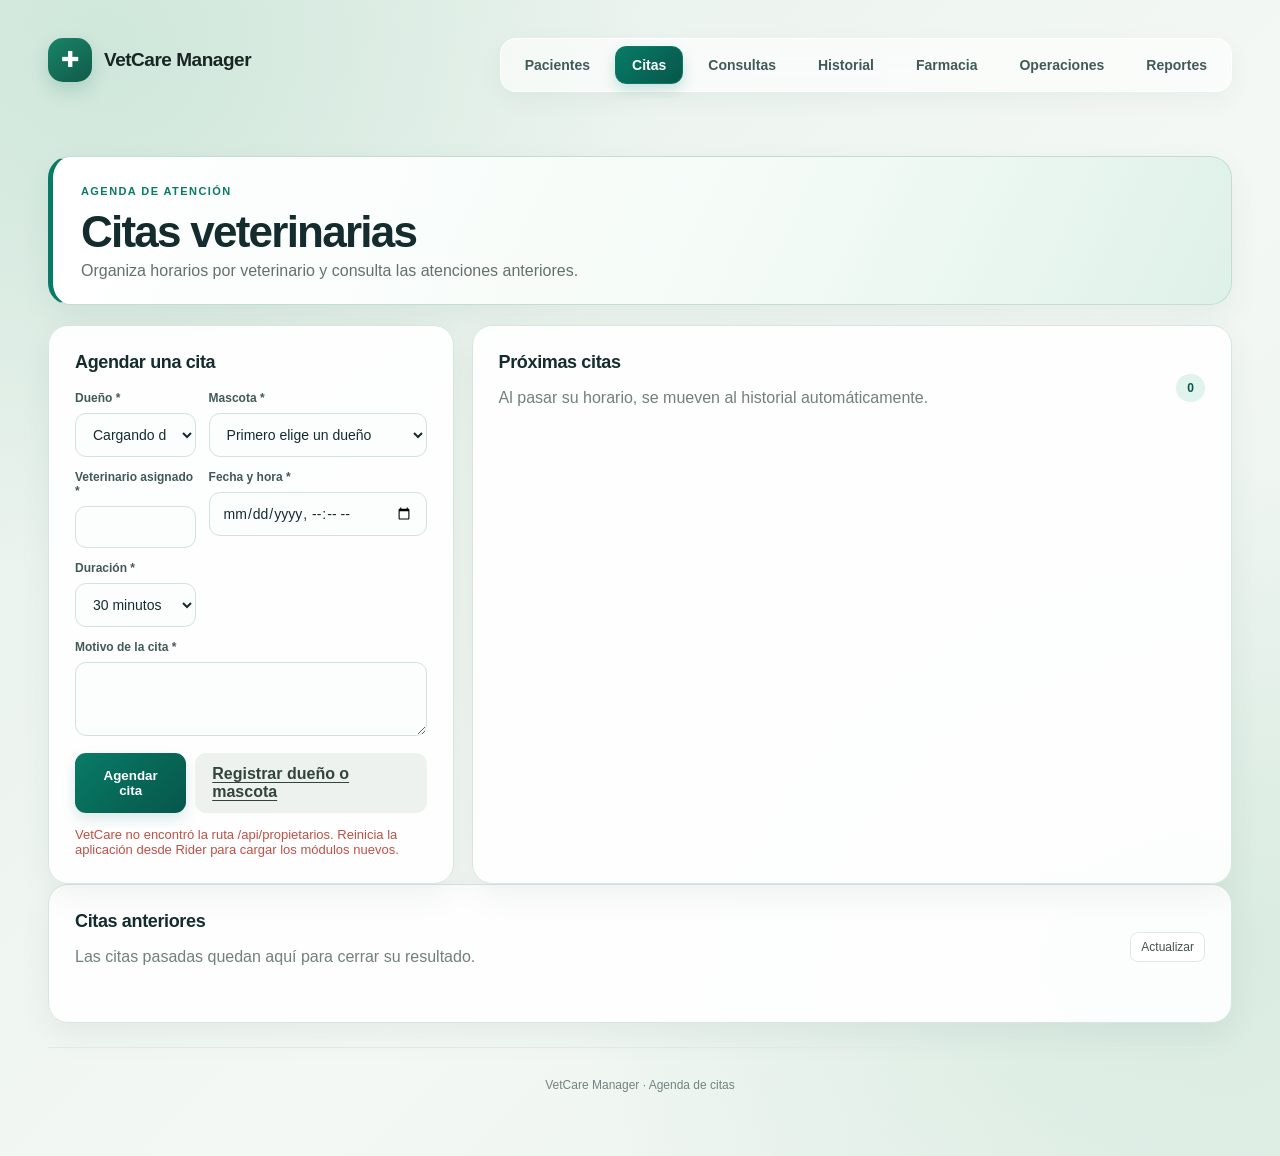
==== commit b7af8fad: "Agrega agenda próxima e historial automático de citas" ====
--- a/Vetcare/wwwroot/citas.html
+++ b/Vetcare/wwwroot/citas.html
@@ -3,48 +3,25 @@
 <head>
   <meta charset="utf-8">
   <meta name="viewport" content="width=device-width, initial-scale=1">
-  <meta name="theme-color" content="#123d38">
   <title>Agenda de citas | VetCare Manager</title>
-  <link rel="stylesheet" href="css/site.css?v=dashboard-redesign-20261125">
+  <link rel="stylesheet" href="css/site.css">
 </head>
-<body class="dashboard-page">
-  <div class="dashboard-shell">
-    <aside class="sidebar">
-      <a class="brand" href="index.html" aria-label="VetCare Manager, inicio"><span class="mark" aria-hidden="true">✚</span><span class="brand-copy">VetCare <small>GESTIÓN VETERINARIA</small></span></a>
-      <div class="sidebar-label">ESPACIO DE TRABAJO</div>
-      <nav class="sidebar-nav" aria-label="Secciones de la clínica">
-        <a class="side-link" href="index.html#propietarios"><span class="side-icon" aria-hidden="true">♙</span><span>Propietarios</span></a>
-        <a class="side-link" href="index.html#mascotas"><span class="side-icon" aria-hidden="true">♧</span><span>Mascotas</span></a>
-        <a class="side-link" href="consultas.html"><span class="side-icon" aria-hidden="true">＋</span><span>Consultas médicas</span></a>
-        <a class="side-link" href="historial.html"><span class="side-icon" aria-hidden="true">▤</span><span>Historial clínico</span></a>
-        <div class="sidebar-label sidebar-label-spaced">CLÍNICA</div>
-        <a class="side-link active" href="citas.html" aria-current="page"><span class="side-icon" aria-hidden="true">▦</span><span>Citas</span></a>
-        <a class="side-link" href="farmacia.html"><span class="side-icon" aria-hidden="true">✚</span><span>Farmacia</span></a>
-        <a class="side-link" href="operaciones.html"><span class="side-icon" aria-hidden="true">◷</span><span>Operaciones</span></a>
-        <a class="side-link" href="reportes.html"><span class="side-icon" aria-hidden="true">▥</span><span>Reportes</span></a>
-      </nav>
-      <div class="sidebar-bottom"><div class="clinic-status"><span class="status-dot"></span><span><strong>Clínica activa</strong><small>Todos los módulos disponibles</small></span></div><div class="sidebar-footer">VetCare Manager <span>·</span> Panel de administración</div></div>
-    </aside>
-    <main class="dashboard-main">
-      <header class="workspace-topbar"><div class="breadcrumbs"><span>Panel de gestión</span><span class="crumb-divider">/</span><strong>Citas</strong></div><div class="topbar-actions"><span class="system-status"><span class="status-dot"></span>Sistema operativo</span><a class="button topbar-button" href="index.html#mascotas">Ver pacientes <span aria-hidden="true">↗</span></a><button class="topbar-logout" type="button" data-logout>Cerrar sesión</button></div></header>
-      <div class="workspace-content">
-        <section class="welcome-block"><div><div class="eyebrow">AGENDA DE ATENCIÓN</div><h1>Citas veterinarias</h1><p>Organiza horarios por veterinario y consulta las atenciones anteriores.</p></div></section>
-        <section class="layout dashboard-layout appointment-layout">
-          <form id="appointment-form" class="panel dashboard-panel form-panel"><div class="panel-kicker">NUEVA RESERVA</div><h2>Agendar una cita</h2><p class="panel-description">Asigna paciente, profesional y horario de atención.</p><div class="fields">
-            <div class="field"><label for="appointment-owner">Dueño *</label><select id="appointment-owner" required><option value="">Cargando dueños…</option></select></div>
-            <div class="field"><label for="appointment-pet">Mascota *</label><select id="appointment-pet" required><option value="">Primero elige un dueño</option></select></div>
-            <div class="field"><label for="appointment-vet">Veterinario asignado *</label><input id="appointment-vet" required minlength="2" maxlength="150" placeholder="Nombre del veterinario"></div>
-            <div class="field"><label for="appointment-date">Fecha y hora *</label><input id="appointment-date" type="datetime-local" required></div>
-            <div class="field"><label for="appointment-duration">Duración *</label><select id="appointment-duration" required><option value="15">15 minutos</option><option value="30" selected>30 minutos</option><option value="45">45 minutos</option><option value="60">1 hora</option><option value="90">1 h 30 min</option><option value="120">2 horas</option></select></div>
-            <div class="field full"><label for="appointment-reason">Motivo de la cita *</label><textarea id="appointment-reason" required minlength="3" maxlength="300" rows="3" placeholder="Describe brevemente el motivo"></textarea></div>
-          </div><div class="actions"><button class="button" type="submit">Agendar cita <span aria-hidden="true">→</span></button><a class="button secondary" href="index.html#propietarios">Registrar dueño o mascota</a></div><div id="appointment-notice" class="notice" role="status" aria-live="polite"></div></form>
-          <section class="panel dashboard-panel appointments-panel"><div class="list-head"><div><div class="panel-kicker">AGENDA</div><h2>Próximas citas</h2><p class="muted">Al pasar su horario, se mueven al historial automáticamente.</p></div><span id="upcoming-count" class="count">0</span></div><div id="upcoming-list" class="record-list"></div></section>
-        </section>
-        <section class="panel dashboard-panel appointment-history"><div class="list-head"><div><div class="panel-kicker">REGISTRO</div><h2>Citas anteriores</h2><p class="muted">Las citas pasadas quedan aquí para cerrar su resultado.</p></div><button id="reload-appointments" class="small" type="button">Actualizar</button></div><div id="history-list" class="record-list"></div></section>
-        <footer class="foot dashboard-foot">VetCare Manager <span>·</span> Agenda de citas</footer>
-      </div>
-    </main>
-  </div>
-  <script type="module" src="js/citas.js"></script>
-</body>
-</html>
+<body><main class="shell">
+  <header class="top site-header"><a class="brand" href="index.html"><span class="mark">✚</span><span>VetCare Manager</span></a><nav class="tabs site-nav" aria-label="Secciones">
+    <a class="tab" href="index.html">Pacientes</a><a class="tab active" href="citas.html" aria-current="page">Citas</a><a class="tab" href="consultas.html">Consultas</a><a class="tab" href="historial.html">Historial</a><a class="tab" href="farmacia.html">Farmacia</a><a class="tab" href="operaciones.html">Operaciones</a><a class="tab" href="reportes.html">Reportes</a>
+  </nav></header>
+  <section class="page-intro"><div class="eyebrow">Agenda de atención</div><h1>Citas veterinarias</h1><p>Organiza horarios por veterinario y consulta las atenciones anteriores.</p></section>
+  <section class="layout appointment-layout">
+    <form id="appointment-form" class="panel"><h2>Agendar una cita</h2><div class="fields">
+      <div class="field"><label for="appointment-owner">Dueño *</label><select id="appointment-owner" required><option value="">Cargando dueños…</option></select></div>
+      <div class="field"><label for="appointment-pet">Mascota *</label><select id="appointment-pet" required><option value="">Primero elige un dueño</option></select></div>
+      <div class="field"><label for="appointment-vet">Veterinario asignado *</label><input id="appointment-vet" required minlength="2" maxlength="150"></div>
+      <div class="field"><label for="appointment-date">Fecha y hora *</label><input id="appointment-date" type="datetime-local" required></div>
+      <div class="field"><label for="appointment-duration">Duración *</label><select id="appointment-duration" required><option value="15">15 minutos</option><option value="30" selected>30 minutos</option><option value="45">45 minutos</option><option value="60">1 hora</option><option value="90">1 h 30 min</option><option value="120">2 horas</option></select></div>
+      <div class="field full"><label for="appointment-reason">Motivo de la cita *</label><textarea id="appointment-reason" required minlength="3" maxlength="300" rows="3"></textarea></div>
+    </div><div class="actions"><button class="button" type="submit">Agendar cita</button><a class="button secondary" href="index.html">Registrar dueño o mascota</a></div><div id="appointment-notice" class="notice" role="status" aria-live="polite"></div></form>
+    <section class="panel appointments-panel"><div class="list-head"><div><h2>Próximas citas</h2><p class="muted">Al pasar su horario, se mueven al historial automáticamente.</p></div><span id="upcoming-count" class="count">0</span></div><div id="upcoming-list" class="record-list"></div></section>
+  </section>
+  <section class="panel appointment-history"><div class="list-head"><div><h2>Citas anteriores</h2><p class="muted">Las citas pasadas quedan aquí para cerrar su resultado.</p></div><button id="reload-appointments" class="small" type="button">Actualizar</button></div><div id="history-list" class="record-list"></div></section>
+  <footer class="foot">VetCare Manager · Agenda de citas</footer>
+</main><script type="module" src="js/citas.js"></script></body></html>
--- a/Vetcare/wwwroot/css/site.css
+++ b/Vetcare/wwwroot/css/site.css
@@ -271,16 +271,6 @@
 .check-field input { width:18px; height:18px; margin:0; accent-color:var(--brand) }
 .medical-note { margin:0 0 18px; padding:13px 16px; border:1px solid #e6d6b8; border-radius:13px; background:#fff8eb; color:#755b2c }
 .pharmacy-layout,.operations-layout { align-items:start }
-.appointment-layout { align-items:start }
-.appointments-panel .muted,.appointment-history .muted { margin:5px 0 0; font-size:12px }
-.appointment-history { margin-top:18px }
-.appointment-meta { display:flex; align-items:center; flex-wrap:wrap; gap:8px; margin-top:11px; color:var(--ink-soft); font-size:12px }
-.appointment-meta > span { padding:5px 8px; border-radius:99px; background:var(--surface-soft) }
-.appointment-meta .appointment-status { background:var(--brand-light); color:var(--brand-deep); font-weight:700 }
-.appointment-meta .status-pending { background:#fff0df; color:#855518 }
-.appointment-past { background:linear-gradient(135deg,#fff,#f7faf8) }
-.appointment-controls { display:flex; align-items:center; gap:10px; margin-top:12px; padding-top:12px; border-top:1px solid var(--line) }
-.appointment-controls select { width:auto; min-width:160px; padding:8px 10px }
 .pharmacy-prescriptions { margin-top:18px }
 .prescription-form { margin-top:20px }
 .medicine-meta { display:flex; flex-wrap:wrap; align-items:center; gap:8px; margin-top:10px }
@@ -749,7 +739,6 @@
   .panel { padding:17px }
   .operation-controls select { flex:1; min-width:0 }
   .operation-controls .small { min-height:40px }
-  .appointment-controls select { flex:1; min-width:0 }
   .summary { grid-template-columns:1fr }
   .summary .metric:last-child { grid-column:auto }
   .page-intro {
@@ -827,456 +816,3 @@
     transition-duration:.01ms!important
   }
 }
-
-/* Refined clinic workspace */
-:root {
-  --ink:#172c2b;
-  --ink-soft:#49615c;
-  --muted:#71837d;
-  --brand:#087f68;
-  --brand-deep:#075b4d;
-  --brand-light:#e2f4ed;
-  --accent:#e9a85f;
-  --surface:#fffefa;
-  --surface-soft:#f6faf7;
-  --line:#dce9e2;
-  --danger:#b84d43;
-  --shadow-card:0 16px 42px #173a2b0c,0 2px 8px #173a2b06;
-  background:#f3f7f3;
-  color:var(--ink);
-  font-family:Inter,"Segoe UI",sans-serif
-}
-body {
-  background:
-    radial-gradient(ellipse at 0 0,#d7eee3 0,transparent 35rem),
-    radial-gradient(ellipse at 100% 90%,#e1eee4 0,transparent 40rem),
-    linear-gradient(135deg,#f1f6f1,#f8faf7 52%,#edf4ef)
-}
-.shell { max-width:1480px; padding:28px clamp(20px,4vw,56px) 64px }
-.top { margin-bottom:34px }
-.site-header { align-items:center; gap:22px }
-.brand { flex:0 0 auto; gap:13px; font-size:20px; letter-spacing:-.035em }
-.mark {
-  width:48px;height:48px;border-radius:16px;
-  background:linear-gradient(145deg,#15987b,#075849);
-  box-shadow:0 10px 22px #087b6630, inset 0 1px #ffffff35
-}
-.site-nav {
-  flex:1 1 auto; width:max-content; max-width:none; min-width:0;
-  justify-content:flex-end; flex-wrap:nowrap; gap:4px;
-  padding:8px; border:1px solid #ffffffd9; border-radius:18px;
-  background:#ffffffb8; box-shadow:0 10px 28px #183b2b0c;
-  backdrop-filter:blur(16px)
-}
-.site-nav .tab { white-space:nowrap; padding:11px 14px; border-radius:12px; font-size:13px }
-.site-nav .tab.active { background:linear-gradient(135deg,#0b876e,#075b4d); box-shadow:0 7px 16px #087b6629 }
-.intro,.page-intro {
-  border:1px solid #cce3d7; border-left:5px solid #0a856b; border-radius:25px;
-  background:linear-gradient(112deg,#fffefa 0%,#f8fcf8 52%,#e0f2e8 100%);
-  box-shadow:0 18px 44px #163c2b0b
-}
-.intro { margin-bottom:20px; padding:34px 36px }
-.intro:after { color:#16876a0b; font-size:145px; right:8% }
-.eyebrow { color:#0a8067; letter-spacing:.16em }
-.intro h1,.page-intro h1 { color:#173332; letter-spacing:-.055em }
-.intro p,.page-intro p { color:#526a63; font-size:15px; line-height:1.65 }
-.summary { gap:14px; margin-bottom:24px }
-.metric {
-  min-height:88px; padding:18px 22px; border-color:#e0ebe4; border-radius:20px;
-  background:#fffefa; box-shadow:0 12px 30px #173a2b08
-}
-.metric-icon { border-radius:14px; background:#e8f5ee; color:#087b66 }
-.metric strong { font-size:27px }
-.metric span:last-child { color:#70817a; font-size:12px }
-.layout { grid-template-columns:minmax(320px,.78fr) minmax(0,1.52fr); gap:20px }
-.panel {
-  padding:28px; border-color:#e0ebe4; border-radius:22px;
-  background:#fffefa; box-shadow:0 16px 40px #173a2b09
-}
-.panel h2 { color:#1b3734; font-size:19px; letter-spacing:-.035em }
-label { color:#49615c; font-size:12px; letter-spacing:.01em }
-input,select,textarea {
-  border-color:#d8e5dd; border-radius:12px; background:#fbfdfb;
-  padding:13px 14px; font-size:14px
-}
-input:focus,select:focus,textarea:focus { border-color:#0a856b; box-shadow:0 0 0 4px #087b6615 }
-.button,.btn { border-radius:12px; background:linear-gradient(135deg,#0b896f,#075b4d); box-shadow:0 8px 18px #087b6626 }
-.button.secondary { border:1px solid #dce9e2; background:#f3f7f3; color:#405751 }
-.search-bar input { background:#fbfdfb }
-.count { background:#e6f4ed; color:#075d4d }
-.card,.record-card { border-color:#e0ebe4; border-radius:17px; background:linear-gradient(135deg,#fffefa,#fbfdfb) }
-.card:hover,.record-card:hover { border-color:#b8d8c8; box-shadow:0 14px 28px #173a2b10 }
-.small { border-color:#dce8e1; border-radius:9px; background:#fffefa }
-.small.danger { border-color:#f0dcd7; background:#fff8f6 }
-.foot { border-color:#e1ebe5; color:#778680 }
-@media(max-width:1120px) {
-  .site-header { align-items:flex-start; flex-direction:column }
-  .site-nav { width:100%; justify-content:flex-start; overflow-x:auto; scrollbar-width:thin }
-}
-@media(max-width:760px) {
-  .shell { padding:22px 18px 44px }
-  .site-header { margin-bottom:25px }
-  .site-nav { flex-wrap:nowrap; display:flex; width:100% }
-  .site-nav .tab { flex:0 0 auto }
-  .intro { padding:26px 23px }
-  .layout { grid-template-columns:minmax(0,1fr) }
-  .panel { padding:23px }
-}
-@media(max-width:520px) {
-  .shell { padding:16px 13px 36px }
-  .brand { font-size:18px }
-  .mark { width:43px;height:43px;border-radius:14px }
-  .site-nav { gap:2px; padding:6px }
-  .site-nav .tab { padding:10px 12px; font-size:12px }
-  .intro,.page-intro { border-radius:19px }
-  .intro h1,.page-intro h1 { font-size:32px }
-  .panel { padding:19px; border-radius:18px }
-}
-
-/* Dashboard layout */
-.dashboard-page {
-  min-width:320px;
-  min-height:100vh;
-  background:#f4f7f5;
-  color:#203533
-}
-.dashboard-shell {
-  display:grid;
-  grid-template-columns:258px minmax(0,1fr);
-  min-height:100vh
-}
-.dashboard-page .sidebar {
-  position:sticky;
-  top:0;
-  display:flex;
-  flex-direction:column;
-  min-height:100vh;
-  height:100vh;
-  padding:27px 17px 18px;
-  background:linear-gradient(180deg,#143f39 0%,#103831 100%);
-  color:#f5fbf8
-}
-.dashboard-page .brand {
-  gap:12px;
-  margin:0 4px 38px;
-  color:#f7fffb;
-  font-size:18px;
-  letter-spacing:-.035em
-}
-.dashboard-page .brand:hover { color:#fff }
-.dashboard-page .mark {
-  width:42px;
-  height:42px;
-  border:1px solid #ffffff25;
-  border-radius:13px;
-  background:#f4fbf8;
-  color:#146550;
-  font-size:21px;
-  box-shadow:0 5px 16px #071f1b40
-}
-.brand-copy { display:grid; gap:3px }
-.brand-copy small {
-  color:#a7c4b8;
-  font-size:9px;
-  font-weight:700;
-  letter-spacing:.12em
-}
-.sidebar-label {
-  padding:0 12px;
-  color:#94b5a8;
-  font-size:9px;
-  font-weight:750;
-  letter-spacing:.14em
-}
-.sidebar-label-spaced { margin-top:25px }
-.sidebar-nav { display:grid; gap:5px; margin-top:13px }
-.dashboard-page .side-link {
-  display:flex;
-  align-items:center;
-  gap:12px;
-  width:100%;
-  min-height:45px;
-  padding:0 12px;
-  border:1px solid transparent;
-  border-radius:11px;
-  background:transparent;
-  color:#c3d9cf;
-  font:600 13px/1.3 Inter,"Segoe UI",sans-serif;
-  text-align:left;
-  text-decoration:none;
-  cursor:pointer;
-  transition:background .18s,color .18s,border-color .18s
-}
-.dashboard-page .side-link:hover {
-  border-color:#ffffff12;
-  background:#ffffff0d;
-  color:#fff
-}
-.dashboard-page .side-link.active {
-  border-color:#ffffff14;
-  background:linear-gradient(100deg,#246c59,#1d5e50);
-  color:#fff;
-  box-shadow:inset 3px 0 #8bd0ad,0 7px 16px #071f1b24
-}
-.side-icon {
-  display:grid;
-  flex:0 0 23px;
-  place-items:center;
-  width:23px;
-  height:23px;
-  color:#99c4b1;
-  font-size:17px;
-  font-weight:600
-}
-.side-link.active .side-icon { color:#d4f1df }
-.sidebar-bottom { margin-top:auto }
-.clinic-status {
-  display:flex;
-  align-items:center;
-  gap:10px;
-  margin:0 3px 15px;
-  padding:13px 12px;
-  border:1px solid #ffffff16;
-  border-radius:12px;
-  background:#ffffff09
-}
-.status-dot {
-  display:inline-block;
-  flex:0 0 8px;
-  width:8px;
-  height:8px;
-  border-radius:50%;
-  background:#70d4a1;
-  box-shadow:0 0 0 4px #70d4a11a
-}
-.clinic-status strong,.clinic-status small { display:block }
-.clinic-status strong { color:#edf8f2; font-size:11px }
-.clinic-status small { margin-top:4px; color:#9cbdb0; font-size:10px }
-.sidebar-footer {
-  padding:13px 7px 0;
-  border-top:1px solid #ffffff18;
-  color:#8eafa2;
-  font-size:10px
-}
-.sidebar-footer span { padding:0 3px; color:#527c6b }
-.dashboard-main { min-width:0 }
-.workspace-topbar {
-  display:flex;
-  align-items:center;
-  justify-content:space-between;
-  gap:20px;
-  min-height:76px;
-  padding:0 clamp(24px,4vw,62px);
-  border-bottom:1px solid #e6ece8;
-  background:#fff
-}
-.breadcrumbs { display:flex; align-items:center; gap:11px; color:#82908b; font-size:12px }
-.breadcrumbs strong { color:#354c47; font-weight:650 }
-.crumb-divider { color:#c1cbc5 }
-.topbar-actions { display:flex; align-items:center; gap:20px }
-.system-status { display:flex; align-items:center; gap:9px; color:#687b74; font-size:11px; font-weight:600 }
-.system-status .status-dot { width:7px; height:7px; flex-basis:7px }
-.topbar-button { display:flex; align-items:center; gap:10px; padding:11px 15px; border-radius:10px; font-size:12px; text-decoration:none }
-.topbar-logout { border:0; background:transparent; color:#73827c; font:600 11px Inter,"Segoe UI",sans-serif; cursor:pointer }
-.topbar-logout:hover { color:#155d4d }
-.workspace-content { width:min(100%,1600px); margin:0 auto; padding:36px clamp(24px,4vw,62px) 28px }
-.welcome-block {
-  display:flex;
-  align-items:flex-end;
-  justify-content:space-between;
-  gap:24px;
-  margin:0 0 26px
-}
-.welcome-block .eyebrow { color:#188267; font-size:9px; letter-spacing:.16em }
-.welcome-block h1 { margin:9px 0 7px; color:#183531; font-size:clamp(30px,3vw,39px); letter-spacing:-.055em; line-height:1.08 }
-.welcome-block p { max-width:600px; margin:0; color:#73827c; font-size:13px; line-height:1.6 }
-.welcome-note { display:flex; align-items:center; gap:11px; min-width:250px; padding:12px 15px; border:1px solid #e0ebe4; border-radius:12px; background:#fff }
-.welcome-note-icon { display:grid; place-items:center; width:34px; height:34px; border-radius:10px; background:#e8f5ee; color:#168267; font-size:17px }
-.welcome-note strong,.welcome-note small { display:block }
-.welcome-note strong { color:#304a43; font-size:11px }
-.welcome-note small { margin-top:3px; color:#89958f; font-size:10px }
-.dashboard-summary { gap:14px; margin-bottom:20px }
-.dashboard-summary .metric {
-  position:relative;
-  min-height:100px;
-  padding:19px 20px;
-  border-color:#e4ebe6;
-  border-radius:14px;
-  background:#fff;
-  box-shadow:0 4px 14px #1d39280a
-}
-.dashboard-summary .metric-icon { width:40px; height:40px; flex-basis:40px; border-radius:12px }
-.owner-icon { background:#e8f2ff; color:#4777b8 }
-.pet-icon { background:#fff2e6; color:#bd7b31 }
-.clinic-icon { background:#e6f5ef; color:#168267 }
-.dashboard-summary .metric strong { font-size:25px; color:#203a35 }
-.dashboard-summary .metric span:last-child { margin:4px 0 0; color:#7d8b84; font-size:11px; font-weight:500 }
-.dashboard-summary .metric .metric-caption {
-  position:absolute;
-  top:20px;
-  right:18px;
-  color:#a0aaa4;
-  font-size:8px;
-  font-weight:750;
-  letter-spacing:.1em
-}
-.dashboard-layout { grid-template-columns:minmax(320px,.83fr) minmax(0,1.55fr); gap:18px; align-items:stretch }
-.dashboard-panel {
-  min-width:0;
-  padding:23px;
-  border:1px solid #e3eae5;
-  border-radius:15px;
-  background:#fff;
-  box-shadow:0 5px 18px #1d392808
-}
-.dashboard-panel h2 { margin:6px 0 0; color:#213b36; font-size:17px; letter-spacing:-.035em }
-.panel-kicker { color:#7f9189; font-size:8px; font-weight:750; letter-spacing:.14em }
-.dashboard-panel .panel-description { margin:6px 0 19px; color:#86928c; font-size:11px; line-height:1.5 }
-.dashboard-panel .fields { gap:13px 12px }
-.dashboard-panel label { color:#52675f; font-size:11px }
-.dashboard-panel label span { color:#168267 }
-.dashboard-panel input,.dashboard-panel select,.dashboard-panel textarea { min-height:42px; padding:10px 12px; border-color:#e0e8e3; border-radius:9px; background:#fbfcfb; font-size:12px }
-.dashboard-panel input::placeholder,.dashboard-panel textarea::placeholder { color:#a6b0aa }
-.dashboard-panel .actions { margin-top:17px }
-.dashboard-panel .actions .button { display:flex; align-items:center; gap:10px; min-height:42px; padding:0 15px; border-radius:9px; font-size:11px }
-.dashboard-panel .button.secondary { min-height:42px }
-.dashboard-panel .list-head { align-items:flex-start; margin-bottom:0 }
-.dashboard-panel .list-head h2 { margin-top:6px }
-.dashboard-panel .list-head .panel-description { margin-bottom:0 }
-.dashboard-panel .count { margin-top:2px; white-space:nowrap; background:#edf6f1; color:#27725c; font-size:10px }
-.dashboard-panel .search-bar { position:relative; gap:9px; margin:17px 0 12px }
-.dashboard-panel .search-bar input { min-width:0; padding-left:37px; background:#fafcfb }
-.search-symbol { position:absolute; z-index:1; left:13px; top:50%; transform:translateY(-52%); color:#81928a; font-size:20px; line-height:1; pointer-events:none }
-.dashboard-panel .search-bar .small { min-height:40px; padding:0 14px; border-radius:9px; color:#31564a; font-size:11px }
-.dashboard-panel .cards { gap:9px }
-.dashboard-panel .card { padding:15px; border-color:#e7ede8; border-radius:11px; background:#fff }
-.dashboard-panel .card:hover { border-color:#c8ddd0; box-shadow:0 7px 18px #1d39280b; transform:translateY(-1px) }
-.dashboard-panel .card h3 { color:#283e39; font-size:13px }
-.dashboard-panel .contact-lines { gap:6px 12px; margin-top:7px }
-.dashboard-panel .contact-lines a { color:#4b7868; font-size:11px }
-.dashboard-panel .card p { color:#89948e; font-size:11px }
-.dashboard-panel .card-actions { gap:6px }
-.dashboard-panel .small { min-height:30px; padding:5px 9px; border-radius:7px; font-size:10px }
-.dashboard-panel .empty { padding:38px 18px; border-color:#dbe8e0; border-radius:11px; background:#fbfcfb; font-size:12px }
-.dashboard-foot { margin-top:27px; padding-top:17px; color:#a0aaa4; font-size:10px }
-.dashboard-foot span { padding:0 3px }
-@media(max-width:1120px) {
-  .dashboard-shell { grid-template-columns:220px minmax(0,1fr) }
-  .dashboard-page .sidebar { padding-right:13px; padding-left:13px }
-  .workspace-topbar { padding-right:28px; padding-left:28px }
-  .workspace-content { padding-right:28px; padding-left:28px }
-  .welcome-note { min-width:220px }
-  .dashboard-layout { grid-template-columns:minmax(280px,.9fr) minmax(0,1.3fr) }
-}
-@media(max-width:820px) {
-  .dashboard-shell { display:block }
-  .dashboard-page .sidebar { position:relative; z-index:3; min-height:0; height:auto; padding:14px 20px 11px }
-  .dashboard-page .brand { margin:0 0 13px }
-  .sidebar-label,.sidebar-bottom { display:none }
-  .sidebar-nav { display:flex; gap:5px; overflow-x:auto; margin:0; padding-bottom:2px; scrollbar-width:thin }
-  .dashboard-page .side-link { flex:0 0 auto; width:auto; min-height:39px; gap:8px; padding:0 11px; font-size:11px }
-  .side-icon { flex-basis:18px; width:18px; height:18px; font-size:14px }
-  .workspace-topbar { min-height:62px }
-  .dashboard-layout { grid-template-columns:minmax(0,1fr) }
-  .welcome-note { display:none }
-}
-@media(max-width:560px) {
-  .workspace-topbar { align-items:flex-start; flex-direction:column; gap:11px; padding:14px 18px }
-  .topbar-actions { width:100%; justify-content:space-between }
-  .workspace-content { padding:25px 17px 20px }
-  .welcome-block { margin-bottom:20px }
-  .welcome-block h1 { font-size:31px }
-  .welcome-block p { font-size:12px }
-  .dashboard-summary { grid-template-columns:1fr 1fr; gap:9px }
-  .dashboard-summary .metric { min-height:84px; gap:10px; padding:14px 12px }
-  .dashboard-summary .metric:last-child { grid-column:1/-1 }
-  .dashboard-summary .metric .metric-caption { top:13px; right:12px; font-size:7px }
-  .dashboard-summary .metric-icon { flex-basis:34px; width:34px; height:34px }
-  .dashboard-summary .metric strong { font-size:21px }
-  .dashboard-panel { padding:18px }
-  .dashboard-panel .fields { grid-template-columns:1fr }
-  .dashboard-panel .field.full { grid-column:auto }
-  .dashboard-panel .search-bar { flex-wrap:wrap }
-  .dashboard-panel .search-bar input { flex:1 1 100% }
-  .dashboard-panel .search-bar .small { width:100% }
-  .dashboard-panel .card { flex-direction:column }
-  .dashboard-panel .card-actions { align-self:stretch }
-  .dashboard-panel .card-actions .small { flex:1 }
-}
-.consultations-welcome { margin-bottom:23px }
-.consultations-panel { padding:25px }
-.consultations-heading { align-items:center; gap:22px }
-.consultations-heading h2 { margin:6px 0 0 }
-.consultations-heading .panel-description { margin:6px 0 0 }
-.consultations-heading #reload { display:flex; align-items:center; gap:8px; min-height:40px; padding:0 13px; border-radius:9px; white-space:nowrap; font-size:11px }
-.consultations-heading #reload span { font-size:16px }
-.consultations-notice { min-height:0; margin:17px 0 0; padding:9px 12px; border:1px solid #e5eee8; border-radius:9px; background:#f8fbf9; color:#5b786c; font-size:11px }
-.consultations-notice.error { border-color:#f0dcd7; background:#fff8f6; color:#a4483f }
-.consultation-list { grid-template-columns:repeat(auto-fit,minmax(min(100%,420px),1fr)); gap:13px; margin-top:13px }
-.consultation-list .record-card { display:flex; flex-direction:column; min-height:100%; gap:0; padding:19px; border-color:#e5ece7; border-radius:12px; background:#fff; box-shadow:0 4px 14px #1d392807 }
-.consultation-list .record-header { align-items:center; padding-bottom:14px; border-bottom:1px solid #edf1ee }
-.consultation-list .record-label { display:inline-flex; align-items:center; gap:6px; color:#28816a; font-size:10px; font-weight:650 }
-.consultation-list .record-label::before { width:6px; height:6px; border-radius:50%; background:#57b88b; content:"" }
-.consultation-list .record-header h3 { margin-top:6px; color:#273f39; font-size:15px }
-.consultation-list .record-date { padding:7px 9px; border:1px solid #e8eee9; background:#f8faf8; color:#718078; font-size:10px }
-.consultation-list .record-details { gap:14px 18px; margin-top:0; padding:15px 0 0; border-top:0 }
-.consultation-list .record-details dt { margin-bottom:5px; color:#8b9992; font-size:8px; letter-spacing:.11em }
-.consultation-list .record-details dd { color:#4d6058; font-size:11px; line-height:1.55; overflow-wrap:anywhere }
-@media(max-width:560px) {
-  .consultations-panel { padding:18px }
-  .consultations-heading { align-items:flex-start; flex-direction:column }
-  .consultations-heading #reload { width:100%; justify-content:center }
-  .consultation-list { grid-template-columns:minmax(0,1fr) }
-  .consultation-list .record-header { align-items:flex-start; flex-direction:column }
-  .consultation-list .record-details { grid-template-columns:minmax(0,1fr) }
-}
-.dashboard-medical-note { margin:0 0 18px; border-color:#eddfc4; border-radius:10px; background:#fff9ed; color:#765e35; font-size:11px; line-height:1.55 }
-.history-filter { max-width:680px; grid-template-columns:minmax(0,1fr) auto; align-items:end; margin-top:15px }
-.history-filter .button { min-height:42px; display:flex; align-items:center; gap:8px; padding:0 15px; border-radius:9px; font-size:11px }
-.history-notice,.reports-notice { min-height:0; margin:16px 0 0; padding:9px 12px; border:1px solid #e5eee8; border-radius:9px; background:#f8fbf9; color:#5b786c; font-size:11px }
-.history-notice.error,.reports-notice.error { border-color:#f0dcd7; background:#fff8f6; color:#a4483f }
-.history-list { margin-top:14px }
-.reports-panel .report-filters { margin-top:17px; align-items:end }
-.reports-panel .report-filters .button { min-height:42px; padding:0 14px; border-radius:9px; font-size:11px; white-space:nowrap }
-.reports-panel .report-summary { margin-top:18px }
-@media(max-width:560px) {
-  .history-filter { grid-template-columns:minmax(0,1fr) }
-  .history-filter .button { width:100%; justify-content:center }
-  .dashboard-medical-note { padding:11px 12px }
-  .reports-panel .report-filters { grid-template-columns:minmax(0,1fr) }
-  .reports-panel .report-filters .button { width:100%; justify-content:center }
-}
-.login-page { display:grid; min-height:100vh; place-items:center; padding:30px; background:#f2f6f3 }
-.login-shell { display:grid; grid-template-columns:minmax(0,1.08fr) minmax(430px,.92fr); width:min(1080px,100%); min-height:640px; overflow:hidden; border:1px solid #e4ebe6; border-radius:22px; background:#fff; box-shadow:0 24px 70px #143d3218 }
-.login-brand-panel { position:relative; display:flex; flex-direction:column; overflow:hidden; padding:37px; background:linear-gradient(145deg,#164b41,#10362f); color:#fff }
-.login-page .brand { z-index:1; margin:0; color:#fff; font-size:19px }
-.login-page .mark { background:#f4fbf8; color:#146550 }
-.login-page .brand-copy small { color:#9ec6b5 }
-.login-brand-copy { z-index:1; max-width:430px; margin:auto 0 }
-.login-brand-copy .eyebrow { color:#9fdfc0; font-size:9px }
-.login-brand-copy h1 { margin:15px 0 12px; color:#f7fcf8; font-size:clamp(32px,4vw,46px); letter-spacing:-.055em; line-height:1.08 }
-.login-brand-copy p { max-width:380px; margin:0; color:#bad3c7; font-size:13px; line-height:1.7 }
-.login-decoration { position:absolute; right:-35px; bottom:-105px; color:#ffffff0c; font-size:380px; font-weight:800; line-height:1 }
-.login-form-panel { display:flex; flex-direction:column; justify-content:center; padding:50px clamp(35px,6vw,70px) 28px }
-.login-card { width:100%; max-width:390px; margin:auto }
-.login-kicker { color:#168267; font-size:9px; font-weight:750; letter-spacing:.15em }
-.login-card h2 { margin:10px 0 7px; color:#1a3731; font-size:29px; letter-spacing:-.045em }
-.login-card > p { margin:0 0 25px; color:#7a8982; font-size:12px; line-height:1.6 }
-.login-card form { display:grid; gap:17px }
-.login-card .field { gap:7px }
-.login-card label { font-size:11px }
-.login-card input { min-height:46px; border-radius:10px; font-size:12px }
-.login-card .button { min-height:46px; display:flex; justify-content:center; align-items:center; gap:10px; margin-top:3px; border-radius:10px; font-size:12px }
-.login-card .notice { min-height:0; margin:0; font-size:11px; line-height:1.5 }
-.login-footer { margin:26px auto 0; color:#9aa59f; font-size:10px }
-.login-footer span { padding:0 3px }
-@media(max-width:760px) {
-  .login-page { padding:15px }
-  .login-shell { grid-template-columns:minmax(0,1fr); min-height:0; max-width:500px }
-  .login-brand-panel { min-height:230px; padding:24px }
-  .login-brand-copy { margin:auto 0 0; padding-top:36px }
-  .login-brand-copy h1 { margin:9px 0; font-size:27px }
-  .login-brand-copy p { font-size:11px }
-  .login-decoration { right:-12px; bottom:-160px; font-size:280px }
-  .login-form-panel { padding:30px 24px 22px }
-}
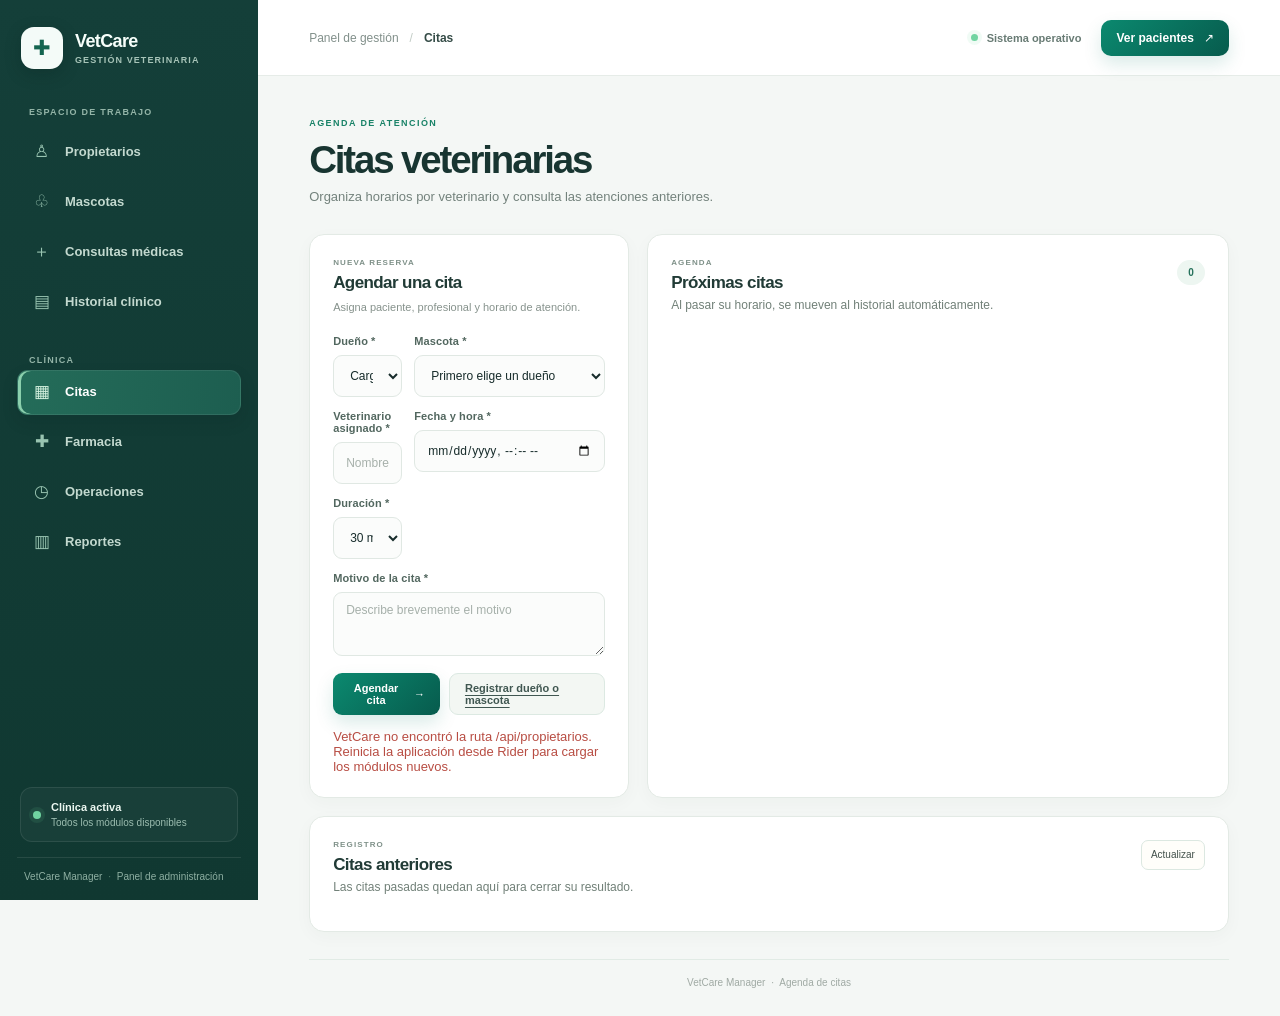
==== commit c0c94518: "Preparar despliegue de VetCare en Render" ====
--- a/Vetcare/wwwroot/citas.html
+++ b/Vetcare/wwwroot/citas.html
@@ -3,25 +3,48 @@
 <head>
   <meta charset="utf-8">
   <meta name="viewport" content="width=device-width, initial-scale=1">
+  <meta name="theme-color" content="#123d38">
   <title>Agenda de citas | VetCare Manager</title>
-  <link rel="stylesheet" href="css/site.css">
+  <link rel="stylesheet" href="css/site.css?v=dashboard-redesign-20261125">
 </head>
-<body><main class="shell">
-  <header class="top site-header"><a class="brand" href="index.html"><span class="mark">✚</span><span>VetCare Manager</span></a><nav class="tabs site-nav" aria-label="Secciones">
-    <a class="tab" href="index.html">Pacientes</a><a class="tab active" href="citas.html" aria-current="page">Citas</a><a class="tab" href="consultas.html">Consultas</a><a class="tab" href="historial.html">Historial</a><a class="tab" href="farmacia.html">Farmacia</a><a class="tab" href="operaciones.html">Operaciones</a><a class="tab" href="reportes.html">Reportes</a>
-  </nav></header>
-  <section class="page-intro"><div class="eyebrow">Agenda de atención</div><h1>Citas veterinarias</h1><p>Organiza horarios por veterinario y consulta las atenciones anteriores.</p></section>
-  <section class="layout appointment-layout">
-    <form id="appointment-form" class="panel"><h2>Agendar una cita</h2><div class="fields">
-      <div class="field"><label for="appointment-owner">Dueño *</label><select id="appointment-owner" required><option value="">Cargando dueños…</option></select></div>
-      <div class="field"><label for="appointment-pet">Mascota *</label><select id="appointment-pet" required><option value="">Primero elige un dueño</option></select></div>
-      <div class="field"><label for="appointment-vet">Veterinario asignado *</label><input id="appointment-vet" required minlength="2" maxlength="150"></div>
-      <div class="field"><label for="appointment-date">Fecha y hora *</label><input id="appointment-date" type="datetime-local" required></div>
-      <div class="field"><label for="appointment-duration">Duración *</label><select id="appointment-duration" required><option value="15">15 minutos</option><option value="30" selected>30 minutos</option><option value="45">45 minutos</option><option value="60">1 hora</option><option value="90">1 h 30 min</option><option value="120">2 horas</option></select></div>
-      <div class="field full"><label for="appointment-reason">Motivo de la cita *</label><textarea id="appointment-reason" required minlength="3" maxlength="300" rows="3"></textarea></div>
-    </div><div class="actions"><button class="button" type="submit">Agendar cita</button><a class="button secondary" href="index.html">Registrar dueño o mascota</a></div><div id="appointment-notice" class="notice" role="status" aria-live="polite"></div></form>
-    <section class="panel appointments-panel"><div class="list-head"><div><h2>Próximas citas</h2><p class="muted">Al pasar su horario, se mueven al historial automáticamente.</p></div><span id="upcoming-count" class="count">0</span></div><div id="upcoming-list" class="record-list"></div></section>
-  </section>
-  <section class="panel appointment-history"><div class="list-head"><div><h2>Citas anteriores</h2><p class="muted">Las citas pasadas quedan aquí para cerrar su resultado.</p></div><button id="reload-appointments" class="small" type="button">Actualizar</button></div><div id="history-list" class="record-list"></div></section>
-  <footer class="foot">VetCare Manager · Agenda de citas</footer>
-</main><script type="module" src="js/citas.js"></script></body></html>
+<body class="dashboard-page">
+  <div class="dashboard-shell">
+    <aside class="sidebar">
+      <a class="brand" href="index.html" aria-label="VetCare Manager, inicio"><span class="mark" aria-hidden="true">✚</span><span class="brand-copy">VetCare <small>GESTIÓN VETERINARIA</small></span></a>
+      <div class="sidebar-label">ESPACIO DE TRABAJO</div>
+      <nav class="sidebar-nav" aria-label="Secciones de la clínica">
+        <a class="side-link" href="index.html#propietarios"><span class="side-icon" aria-hidden="true">♙</span><span>Propietarios</span></a>
+        <a class="side-link" href="index.html#mascotas"><span class="side-icon" aria-hidden="true">♧</span><span>Mascotas</span></a>
+        <a class="side-link" href="consultas.html"><span class="side-icon" aria-hidden="true">＋</span><span>Consultas médicas</span></a>
+        <a class="side-link" href="historial.html"><span class="side-icon" aria-hidden="true">▤</span><span>Historial clínico</span></a>
+        <div class="sidebar-label sidebar-label-spaced">CLÍNICA</div>
+        <a class="side-link active" href="citas.html" aria-current="page"><span class="side-icon" aria-hidden="true">▦</span><span>Citas</span></a>
+        <a class="side-link" href="farmacia.html"><span class="side-icon" aria-hidden="true">✚</span><span>Farmacia</span></a>
+        <a class="side-link" href="operaciones.html"><span class="side-icon" aria-hidden="true">◷</span><span>Operaciones</span></a>
+        <a class="side-link" href="reportes.html"><span class="side-icon" aria-hidden="true">▥</span><span>Reportes</span></a>
+      </nav>
+      <div class="sidebar-bottom"><div class="clinic-status"><span class="status-dot"></span><span><strong>Clínica activa</strong><small>Todos los módulos disponibles</small></span></div><div class="sidebar-footer">VetCare Manager <span>·</span> Panel de administración</div></div>
+    </aside>
+    <main class="dashboard-main">
+      <header class="workspace-topbar"><div class="breadcrumbs"><span>Panel de gestión</span><span class="crumb-divider">/</span><strong>Citas</strong></div><div class="topbar-actions"><span class="system-status"><span class="status-dot"></span>Sistema operativo</span><a class="button topbar-button" href="index.html#mascotas">Ver pacientes <span aria-hidden="true">↗</span></a></div></header>
+      <div class="workspace-content">
+        <section class="welcome-block"><div><div class="eyebrow">AGENDA DE ATENCIÓN</div><h1>Citas veterinarias</h1><p>Organiza horarios por veterinario y consulta las atenciones anteriores.</p></div></section>
+        <section class="layout dashboard-layout appointment-layout">
+          <form id="appointment-form" class="panel dashboard-panel form-panel"><div class="panel-kicker">NUEVA RESERVA</div><h2>Agendar una cita</h2><p class="panel-description">Asigna paciente, profesional y horario de atención.</p><div class="fields">
+            <div class="field"><label for="appointment-owner">Dueño *</label><select id="appointment-owner" required><option value="">Cargando dueños…</option></select></div>
+            <div class="field"><label for="appointment-pet">Mascota *</label><select id="appointment-pet" required><option value="">Primero elige un dueño</option></select></div>
+            <div class="field"><label for="appointment-vet">Veterinario asignado *</label><input id="appointment-vet" required minlength="2" maxlength="150" placeholder="Nombre del veterinario"></div>
+            <div class="field"><label for="appointment-date">Fecha y hora *</label><input id="appointment-date" type="datetime-local" required></div>
+            <div class="field"><label for="appointment-duration">Duración *</label><select id="appointment-duration" required><option value="15">15 minutos</option><option value="30" selected>30 minutos</option><option value="45">45 minutos</option><option value="60">1 hora</option><option value="90">1 h 30 min</option><option value="120">2 horas</option></select></div>
+            <div class="field full"><label for="appointment-reason">Motivo de la cita *</label><textarea id="appointment-reason" required minlength="3" maxlength="300" rows="3" placeholder="Describe brevemente el motivo"></textarea></div>
+          </div><div class="actions"><button class="button" type="submit">Agendar cita <span aria-hidden="true">→</span></button><a class="button secondary" href="index.html#propietarios">Registrar dueño o mascota</a></div><div id="appointment-notice" class="notice" role="status" aria-live="polite"></div></form>
+          <section class="panel dashboard-panel appointments-panel"><div class="list-head"><div><div class="panel-kicker">AGENDA</div><h2>Próximas citas</h2><p class="muted">Al pasar su horario, se mueven al historial automáticamente.</p></div><span id="upcoming-count" class="count">0</span></div><div id="upcoming-list" class="record-list"></div></section>
+        </section>
+        <section class="panel dashboard-panel appointment-history"><div class="list-head"><div><div class="panel-kicker">REGISTRO</div><h2>Citas anteriores</h2><p class="muted">Las citas pasadas quedan aquí para cerrar su resultado.</p></div><button id="reload-appointments" class="small" type="button">Actualizar</button></div><div id="history-list" class="record-list"></div></section>
+        <footer class="foot dashboard-foot">VetCare Manager <span>·</span> Agenda de citas</footer>
+      </div>
+    </main>
+  </div>
+  <script type="module" src="js/citas.js"></script>
+</body>
+</html>
--- a/Vetcare/wwwroot/css/site.css
+++ b/Vetcare/wwwroot/css/site.css
@@ -271,6 +271,16 @@
 .check-field input { width:18px; height:18px; margin:0; accent-color:var(--brand) }
 .medical-note { margin:0 0 18px; padding:13px 16px; border:1px solid #e6d6b8; border-radius:13px; background:#fff8eb; color:#755b2c }
 .pharmacy-layout,.operations-layout { align-items:start }
+.appointment-layout { align-items:start }
+.appointments-panel .muted,.appointment-history .muted { margin:5px 0 0; font-size:12px }
+.appointment-history { margin-top:18px }
+.appointment-meta { display:flex; align-items:center; flex-wrap:wrap; gap:8px; margin-top:11px; color:var(--ink-soft); font-size:12px }
+.appointment-meta > span { padding:5px 8px; border-radius:99px; background:var(--surface-soft) }
+.appointment-meta .appointment-status { background:var(--brand-light); color:var(--brand-deep); font-weight:700 }
+.appointment-meta .status-pending { background:#fff0df; color:#855518 }
+.appointment-past { background:linear-gradient(135deg,#fff,#f7faf8) }
+.appointment-controls { display:flex; align-items:center; gap:10px; margin-top:12px; padding-top:12px; border-top:1px solid var(--line) }
+.appointment-controls select { width:auto; min-width:160px; padding:8px 10px }
 .pharmacy-prescriptions { margin-top:18px }
 .prescription-form { margin-top:20px }
 .medicine-meta { display:flex; flex-wrap:wrap; align-items:center; gap:8px; margin-top:10px }
@@ -739,6 +749,7 @@
   .panel { padding:17px }
   .operation-controls select { flex:1; min-width:0 }
   .operation-controls .small { min-height:40px }
+  .appointment-controls select { flex:1; min-width:0 }
   .summary { grid-template-columns:1fr }
   .summary .metric:last-child { grid-column:auto }
   .page-intro {
@@ -816,3 +827,422 @@
     transition-duration:.01ms!important
   }
 }
+
+/* Refined clinic workspace */
+:root {
+  --ink:#172c2b;
+  --ink-soft:#49615c;
+  --muted:#71837d;
+  --brand:#087f68;
+  --brand-deep:#075b4d;
+  --brand-light:#e2f4ed;
+  --accent:#e9a85f;
+  --surface:#fffefa;
+  --surface-soft:#f6faf7;
+  --line:#dce9e2;
+  --danger:#b84d43;
+  --shadow-card:0 16px 42px #173a2b0c,0 2px 8px #173a2b06;
+  background:#f3f7f3;
+  color:var(--ink);
+  font-family:Inter,"Segoe UI",sans-serif
+}
+body {
+  background:
+    radial-gradient(ellipse at 0 0,#d7eee3 0,transparent 35rem),
+    radial-gradient(ellipse at 100% 90%,#e1eee4 0,transparent 40rem),
+    linear-gradient(135deg,#f1f6f1,#f8faf7 52%,#edf4ef)
+}
+.shell { max-width:1480px; padding:28px clamp(20px,4vw,56px) 64px }
+.top { margin-bottom:34px }
+.site-header { align-items:center; gap:22px }
+.brand { flex:0 0 auto; gap:13px; font-size:20px; letter-spacing:-.035em }
+.mark {
+  width:48px;height:48px;border-radius:16px;
+  background:linear-gradient(145deg,#15987b,#075849);
+  box-shadow:0 10px 22px #087b6630, inset 0 1px #ffffff35
+}
+.site-nav {
+  flex:1 1 auto; width:max-content; max-width:none; min-width:0;
+  justify-content:flex-end; flex-wrap:nowrap; gap:4px;
+  padding:8px; border:1px solid #ffffffd9; border-radius:18px;
+  background:#ffffffb8; box-shadow:0 10px 28px #183b2b0c;
+  backdrop-filter:blur(16px)
+}
+.site-nav .tab { white-space:nowrap; padding:11px 14px; border-radius:12px; font-size:13px }
+.site-nav .tab.active { background:linear-gradient(135deg,#0b876e,#075b4d); box-shadow:0 7px 16px #087b6629 }
+.intro,.page-intro {
+  border:1px solid #cce3d7; border-left:5px solid #0a856b; border-radius:25px;
+  background:linear-gradient(112deg,#fffefa 0%,#f8fcf8 52%,#e0f2e8 100%);
+  box-shadow:0 18px 44px #163c2b0b
+}
+.intro { margin-bottom:20px; padding:34px 36px }
+.intro:after { color:#16876a0b; font-size:145px; right:8% }
+.eyebrow { color:#0a8067; letter-spacing:.16em }
+.intro h1,.page-intro h1 { color:#173332; letter-spacing:-.055em }
+.intro p,.page-intro p { color:#526a63; font-size:15px; line-height:1.65 }
+.summary { gap:14px; margin-bottom:24px }
+.metric {
+  min-height:88px; padding:18px 22px; border-color:#e0ebe4; border-radius:20px;
+  background:#fffefa; box-shadow:0 12px 30px #173a2b08
+}
+.metric-icon { border-radius:14px; background:#e8f5ee; color:#087b66 }
+.metric strong { font-size:27px }
+.metric span:last-child { color:#70817a; font-size:12px }
+.layout { grid-template-columns:minmax(320px,.78fr) minmax(0,1.52fr); gap:20px }
+.panel {
+  padding:28px; border-color:#e0ebe4; border-radius:22px;
+  background:#fffefa; box-shadow:0 16px 40px #173a2b09
+}
+.panel h2 { color:#1b3734; font-size:19px; letter-spacing:-.035em }
+label { color:#49615c; font-size:12px; letter-spacing:.01em }
+input,select,textarea {
+  border-color:#d8e5dd; border-radius:12px; background:#fbfdfb;
+  padding:13px 14px; font-size:14px
+}
+input:focus,select:focus,textarea:focus { border-color:#0a856b; box-shadow:0 0 0 4px #087b6615 }
+.button,.btn { border-radius:12px; background:linear-gradient(135deg,#0b896f,#075b4d); box-shadow:0 8px 18px #087b6626 }
+.button.secondary { border:1px solid #dce9e2; background:#f3f7f3; color:#405751 }
+.search-bar input { background:#fbfdfb }
+.count { background:#e6f4ed; color:#075d4d }
+.card,.record-card { border-color:#e0ebe4; border-radius:17px; background:linear-gradient(135deg,#fffefa,#fbfdfb) }
+.card:hover,.record-card:hover { border-color:#b8d8c8; box-shadow:0 14px 28px #173a2b10 }
+.small { border-color:#dce8e1; border-radius:9px; background:#fffefa }
+.small.danger { border-color:#f0dcd7; background:#fff8f6 }
+.foot { border-color:#e1ebe5; color:#778680 }
+@media(max-width:1120px) {
+  .site-header { align-items:flex-start; flex-direction:column }
+  .site-nav { width:100%; justify-content:flex-start; overflow-x:auto; scrollbar-width:thin }
+}
+@media(max-width:760px) {
+  .shell { padding:22px 18px 44px }
+  .site-header { margin-bottom:25px }
+  .site-nav { flex-wrap:nowrap; display:flex; width:100% }
+  .site-nav .tab { flex:0 0 auto }
+  .intro { padding:26px 23px }
+  .layout { grid-template-columns:minmax(0,1fr) }
+  .panel { padding:23px }
+}
+@media(max-width:520px) {
+  .shell { padding:16px 13px 36px }
+  .brand { font-size:18px }
+  .mark { width:43px;height:43px;border-radius:14px }
+  .site-nav { gap:2px; padding:6px }
+  .site-nav .tab { padding:10px 12px; font-size:12px }
+  .intro,.page-intro { border-radius:19px }
+  .intro h1,.page-intro h1 { font-size:32px }
+  .panel { padding:19px; border-radius:18px }
+}
+
+/* Dashboard layout */
+.dashboard-page {
+  min-width:320px;
+  min-height:100vh;
+  background:#f4f7f5;
+  color:#203533
+}
+.dashboard-shell {
+  display:grid;
+  grid-template-columns:258px minmax(0,1fr);
+  min-height:100vh
+}
+.dashboard-page .sidebar {
+  position:sticky;
+  top:0;
+  display:flex;
+  flex-direction:column;
+  min-height:100vh;
+  height:100vh;
+  padding:27px 17px 18px;
+  background:linear-gradient(180deg,#143f39 0%,#103831 100%);
+  color:#f5fbf8
+}
+.dashboard-page .brand {
+  gap:12px;
+  margin:0 4px 38px;
+  color:#f7fffb;
+  font-size:18px;
+  letter-spacing:-.035em
+}
+.dashboard-page .brand:hover { color:#fff }
+.dashboard-page .mark {
+  width:42px;
+  height:42px;
+  border:1px solid #ffffff25;
+  border-radius:13px;
+  background:#f4fbf8;
+  color:#146550;
+  font-size:21px;
+  box-shadow:0 5px 16px #071f1b40
+}
+.brand-copy { display:grid; gap:3px }
+.brand-copy small {
+  color:#a7c4b8;
+  font-size:9px;
+  font-weight:700;
+  letter-spacing:.12em
+}
+.sidebar-label {
+  padding:0 12px;
+  color:#94b5a8;
+  font-size:9px;
+  font-weight:750;
+  letter-spacing:.14em
+}
+.sidebar-label-spaced { margin-top:25px }
+.sidebar-nav { display:grid; gap:5px; margin-top:13px }
+.dashboard-page .side-link {
+  display:flex;
+  align-items:center;
+  gap:12px;
+  width:100%;
+  min-height:45px;
+  padding:0 12px;
+  border:1px solid transparent;
+  border-radius:11px;
+  background:transparent;
+  color:#c3d9cf;
+  font:600 13px/1.3 Inter,"Segoe UI",sans-serif;
+  text-align:left;
+  text-decoration:none;
+  cursor:pointer;
+  transition:background .18s,color .18s,border-color .18s
+}
+.dashboard-page .side-link:hover {
+  border-color:#ffffff12;
+  background:#ffffff0d;
+  color:#fff
+}
+.dashboard-page .side-link.active {
+  border-color:#ffffff14;
+  background:linear-gradient(100deg,#246c59,#1d5e50);
+  color:#fff;
+  box-shadow:inset 3px 0 #8bd0ad,0 7px 16px #071f1b24
+}
+.side-icon {
+  display:grid;
+  flex:0 0 23px;
+  place-items:center;
+  width:23px;
+  height:23px;
+  color:#99c4b1;
+  font-size:17px;
+  font-weight:600
+}
+.side-link.active .side-icon { color:#d4f1df }
+.sidebar-bottom { margin-top:auto }
+.clinic-status {
+  display:flex;
+  align-items:center;
+  gap:10px;
+  margin:0 3px 15px;
+  padding:13px 12px;
+  border:1px solid #ffffff16;
+  border-radius:12px;
+  background:#ffffff09
+}
+.status-dot {
+  display:inline-block;
+  flex:0 0 8px;
+  width:8px;
+  height:8px;
+  border-radius:50%;
+  background:#70d4a1;
+  box-shadow:0 0 0 4px #70d4a11a
+}
+.clinic-status strong,.clinic-status small { display:block }
+.clinic-status strong { color:#edf8f2; font-size:11px }
+.clinic-status small { margin-top:4px; color:#9cbdb0; font-size:10px }
+.sidebar-footer {
+  padding:13px 7px 0;
+  border-top:1px solid #ffffff18;
+  color:#8eafa2;
+  font-size:10px
+}
+.sidebar-footer span { padding:0 3px; color:#527c6b }
+.dashboard-main { min-width:0 }
+.workspace-topbar {
+  display:flex;
+  align-items:center;
+  justify-content:space-between;
+  gap:20px;
+  min-height:76px;
+  padding:0 clamp(24px,4vw,62px);
+  border-bottom:1px solid #e6ece8;
+  background:#fff
+}
+.breadcrumbs { display:flex; align-items:center; gap:11px; color:#82908b; font-size:12px }
+.breadcrumbs strong { color:#354c47; font-weight:650 }
+.crumb-divider { color:#c1cbc5 }
+.topbar-actions { display:flex; align-items:center; gap:20px }
+.system-status { display:flex; align-items:center; gap:9px; color:#687b74; font-size:11px; font-weight:600 }
+.system-status .status-dot { width:7px; height:7px; flex-basis:7px }
+.topbar-button { display:flex; align-items:center; gap:10px; padding:11px 15px; border-radius:10px; font-size:12px; text-decoration:none }
+.topbar-logout { border:0; background:transparent; color:#73827c; font:600 11px Inter,"Segoe UI",sans-serif; cursor:pointer }
+.topbar-logout:hover { color:#155d4d }
+.workspace-content { width:min(100%,1600px); margin:0 auto; padding:36px clamp(24px,4vw,62px) 28px }
+.welcome-block {
+  display:flex;
+  align-items:flex-end;
+  justify-content:space-between;
+  gap:24px;
+  margin:0 0 26px
+}
+.welcome-block .eyebrow { color:#188267; font-size:9px; letter-spacing:.16em }
+.welcome-block h1 { margin:9px 0 7px; color:#183531; font-size:clamp(30px,3vw,39px); letter-spacing:-.055em; line-height:1.08 }
+.welcome-block p { max-width:600px; margin:0; color:#73827c; font-size:13px; line-height:1.6 }
+.welcome-note { display:flex; align-items:center; gap:11px; min-width:250px; padding:12px 15px; border:1px solid #e0ebe4; border-radius:12px; background:#fff }
+.welcome-note-icon { display:grid; place-items:center; width:34px; height:34px; border-radius:10px; background:#e8f5ee; color:#168267; font-size:17px }
+.welcome-note strong,.welcome-note small { display:block }
+.welcome-note strong { color:#304a43; font-size:11px }
+.welcome-note small { margin-top:3px; color:#89958f; font-size:10px }
+.dashboard-summary { gap:14px; margin-bottom:20px }
+.dashboard-summary .metric {
+  position:relative;
+  min-height:100px;
+  padding:19px 20px;
+  border-color:#e4ebe6;
+  border-radius:14px;
+  background:#fff;
+  box-shadow:0 4px 14px #1d39280a
+}
+.dashboard-summary .metric-icon { width:40px; height:40px; flex-basis:40px; border-radius:12px }
+.owner-icon { background:#e8f2ff; color:#4777b8 }
+.pet-icon { background:#fff2e6; color:#bd7b31 }
+.clinic-icon { background:#e6f5ef; color:#168267 }
+.dashboard-summary .metric strong { font-size:25px; color:#203a35 }
+.dashboard-summary .metric span:last-child { margin:4px 0 0; color:#7d8b84; font-size:11px; font-weight:500 }
+.dashboard-summary .metric .metric-caption {
+  position:absolute;
+  top:20px;
+  right:18px;
+  color:#a0aaa4;
+  font-size:8px;
+  font-weight:750;
+  letter-spacing:.1em
+}
+.dashboard-layout { grid-template-columns:minmax(320px,.83fr) minmax(0,1.55fr); gap:18px; align-items:stretch }
+.dashboard-panel {
+  min-width:0;
+  padding:23px;
+  border:1px solid #e3eae5;
+  border-radius:15px;
+  background:#fff;
+  box-shadow:0 5px 18px #1d392808
+}
+.dashboard-panel h2 { margin:6px 0 0; color:#213b36; font-size:17px; letter-spacing:-.035em }
+.panel-kicker { color:#7f9189; font-size:8px; font-weight:750; letter-spacing:.14em }
+.dashboard-panel .panel-description { margin:6px 0 19px; color:#86928c; font-size:11px; line-height:1.5 }
+.dashboard-panel .fields { gap:13px 12px }
+.dashboard-panel label { color:#52675f; font-size:11px }
+.dashboard-panel label span { color:#168267 }
+.dashboard-panel input,.dashboard-panel select,.dashboard-panel textarea { min-height:42px; padding:10px 12px; border-color:#e0e8e3; border-radius:9px; background:#fbfcfb; font-size:12px }
+.dashboard-panel input::placeholder,.dashboard-panel textarea::placeholder { color:#a6b0aa }
+.dashboard-panel .actions { margin-top:17px }
+.dashboard-panel .actions .button { display:flex; align-items:center; gap:10px; min-height:42px; padding:0 15px; border-radius:9px; font-size:11px }
+.dashboard-panel .button.secondary { min-height:42px }
+.dashboard-panel .list-head { align-items:flex-start; margin-bottom:0 }
+.dashboard-panel .list-head h2 { margin-top:6px }
+.dashboard-panel .list-head .panel-description { margin-bottom:0 }
+.dashboard-panel .count { margin-top:2px; white-space:nowrap; background:#edf6f1; color:#27725c; font-size:10px }
+.dashboard-panel .search-bar { position:relative; gap:9px; margin:17px 0 12px }
+.dashboard-panel .search-bar input { min-width:0; padding-left:37px; background:#fafcfb }
+.search-symbol { position:absolute; z-index:1; left:13px; top:50%; transform:translateY(-52%); color:#81928a; font-size:20px; line-height:1; pointer-events:none }
+.dashboard-panel .search-bar .small { min-height:40px; padding:0 14px; border-radius:9px; color:#31564a; font-size:11px }
+.dashboard-panel .cards { gap:9px }
+.dashboard-panel .card { padding:15px; border-color:#e7ede8; border-radius:11px; background:#fff }
+.dashboard-panel .card:hover { border-color:#c8ddd0; box-shadow:0 7px 18px #1d39280b; transform:translateY(-1px) }
+.dashboard-panel .card h3 { color:#283e39; font-size:13px }
+.dashboard-panel .contact-lines { gap:6px 12px; margin-top:7px }
+.dashboard-panel .contact-lines a { color:#4b7868; font-size:11px }
+.dashboard-panel .card p { color:#89948e; font-size:11px }
+.dashboard-panel .card-actions { gap:6px }
+.dashboard-panel .small { min-height:30px; padding:5px 9px; border-radius:7px; font-size:10px }
+.dashboard-panel .empty { padding:38px 18px; border-color:#dbe8e0; border-radius:11px; background:#fbfcfb; font-size:12px }
+.dashboard-foot { margin-top:27px; padding-top:17px; color:#a0aaa4; font-size:10px }
+.dashboard-foot span { padding:0 3px }
+@media(max-width:1120px) {
+  .dashboard-shell { grid-template-columns:220px minmax(0,1fr) }
+  .dashboard-page .sidebar { padding-right:13px; padding-left:13px }
+  .workspace-topbar { padding-right:28px; padding-left:28px }
+  .workspace-content { padding-right:28px; padding-left:28px }
+  .welcome-note { min-width:220px }
+  .dashboard-layout { grid-template-columns:minmax(280px,.9fr) minmax(0,1.3fr) }
+}
+@media(max-width:820px) {
+  .dashboard-shell { display:block }
+  .dashboard-page .sidebar { position:relative; z-index:3; min-height:0; height:auto; padding:14px 20px 11px }
+  .dashboard-page .brand { margin:0 0 13px }
+  .sidebar-label,.sidebar-bottom { display:none }
+  .sidebar-nav { display:flex; gap:5px; overflow-x:auto; margin:0; padding-bottom:2px; scrollbar-width:thin }
+  .dashboard-page .side-link { flex:0 0 auto; width:auto; min-height:39px; gap:8px; padding:0 11px; font-size:11px }
+  .side-icon { flex-basis:18px; width:18px; height:18px; font-size:14px }
+  .workspace-topbar { min-height:62px }
+  .dashboard-layout { grid-template-columns:minmax(0,1fr) }
+  .welcome-note { display:none }
+}
+@media(max-width:560px) {
+  .workspace-topbar { align-items:flex-start; flex-direction:column; gap:11px; padding:14px 18px }
+  .topbar-actions { width:100%; justify-content:space-between }
+  .workspace-content { padding:25px 17px 20px }
+  .welcome-block { margin-bottom:20px }
+  .welcome-block h1 { font-size:31px }
+  .welcome-block p { font-size:12px }
+  .dashboard-summary { grid-template-columns:1fr 1fr; gap:9px }
+  .dashboard-summary .metric { min-height:84px; gap:10px; padding:14px 12px }
+  .dashboard-summary .metric:last-child { grid-column:1/-1 }
+  .dashboard-summary .metric .metric-caption { top:13px; right:12px; font-size:7px }
+  .dashboard-summary .metric-icon { flex-basis:34px; width:34px; height:34px }
+  .dashboard-summary .metric strong { font-size:21px }
+  .dashboard-panel { padding:18px }
+  .dashboard-panel .fields { grid-template-columns:1fr }
+  .dashboard-panel .field.full { grid-column:auto }
+  .dashboard-panel .search-bar { flex-wrap:wrap }
+  .dashboard-panel .search-bar input { flex:1 1 100% }
+  .dashboard-panel .search-bar .small { width:100% }
+  .dashboard-panel .card { flex-direction:column }
+  .dashboard-panel .card-actions { align-self:stretch }
+  .dashboard-panel .card-actions .small { flex:1 }
+}
+.consultations-welcome { margin-bottom:23px }
+.consultations-panel { padding:25px }
+.consultations-heading { align-items:center; gap:22px }
+.consultations-heading h2 { margin:6px 0 0 }
+.consultations-heading .panel-description { margin:6px 0 0 }
+.consultations-heading #reload { display:flex; align-items:center; gap:8px; min-height:40px; padding:0 13px; border-radius:9px; white-space:nowrap; font-size:11px }
+.consultations-heading #reload span { font-size:16px }
+.consultations-notice { min-height:0; margin:17px 0 0; padding:9px 12px; border:1px solid #e5eee8; border-radius:9px; background:#f8fbf9; color:#5b786c; font-size:11px }
+.consultations-notice.error { border-color:#f0dcd7; background:#fff8f6; color:#a4483f }
+.consultation-list { grid-template-columns:repeat(auto-fit,minmax(min(100%,420px),1fr)); gap:13px; margin-top:13px }
+.consultation-list .record-card { display:flex; flex-direction:column; min-height:100%; gap:0; padding:19px; border-color:#e5ece7; border-radius:12px; background:#fff; box-shadow:0 4px 14px #1d392807 }
+.consultation-list .record-header { align-items:center; padding-bottom:14px; border-bottom:1px solid #edf1ee }
+.consultation-list .record-label { display:inline-flex; align-items:center; gap:6px; color:#28816a; font-size:10px; font-weight:650 }
+.consultation-list .record-label::before { width:6px; height:6px; border-radius:50%; background:#57b88b; content:"" }
+.consultation-list .record-header h3 { margin-top:6px; color:#273f39; font-size:15px }
+.consultation-list .record-date { padding:7px 9px; border:1px solid #e8eee9; background:#f8faf8; color:#718078; font-size:10px }
+.consultation-list .record-details { gap:14px 18px; margin-top:0; padding:15px 0 0; border-top:0 }
+.consultation-list .record-details dt { margin-bottom:5px; color:#8b9992; font-size:8px; letter-spacing:.11em }
+.consultation-list .record-details dd { color:#4d6058; font-size:11px; line-height:1.55; overflow-wrap:anywhere }
+@media(max-width:560px) {
+  .consultations-panel { padding:18px }
+  .consultations-heading { align-items:flex-start; flex-direction:column }
+  .consultations-heading #reload { width:100%; justify-content:center }
+  .consultation-list { grid-template-columns:minmax(0,1fr) }
+  .consultation-list .record-header { align-items:flex-start; flex-direction:column }
+  .consultation-list .record-details { grid-template-columns:minmax(0,1fr) }
+}
+.dashboard-medical-note { margin:0 0 18px; border-color:#eddfc4; border-radius:10px; background:#fff9ed; color:#765e35; font-size:11px; line-height:1.55 }
+.history-filter { max-width:680px; grid-template-columns:minmax(0,1fr) auto; align-items:end; margin-top:15px }
+.history-filter .button { min-height:42px; display:flex; align-items:center; gap:8px; padding:0 15px; border-radius:9px; font-size:11px }
+.history-notice,.reports-notice { min-height:0; margin:16px 0 0; padding:9px 12px; border:1px solid #e5eee8; border-radius:9px; background:#f8fbf9; color:#5b786c; font-size:11px }
+.history-notice.error,.reports-notice.error { border-color:#f0dcd7; background:#fff8f6; color:#a4483f }
+.history-list { margin-top:14px }
+.reports-panel .report-filters { margin-top:17px; align-items:end }
+.reports-panel .report-filters .button { min-height:42px; padding:0 14px; border-radius:9px; font-size:11px; white-space:nowrap }
+.reports-panel .report-summary { margin-top:18px }
+@media(max-width:560px) {
+  .history-filter { grid-template-columns:minmax(0,1fr) }
+  .history-filter .button { width:100%; justify-content:center }
+  .dashboard-medical-note { padding:11px 12px }
+  .reports-panel .report-filters { grid-template-columns:minmax(0,1fr) }
+  .reports-panel .report-filters .button { width:100%; justify-content:center }
+}
